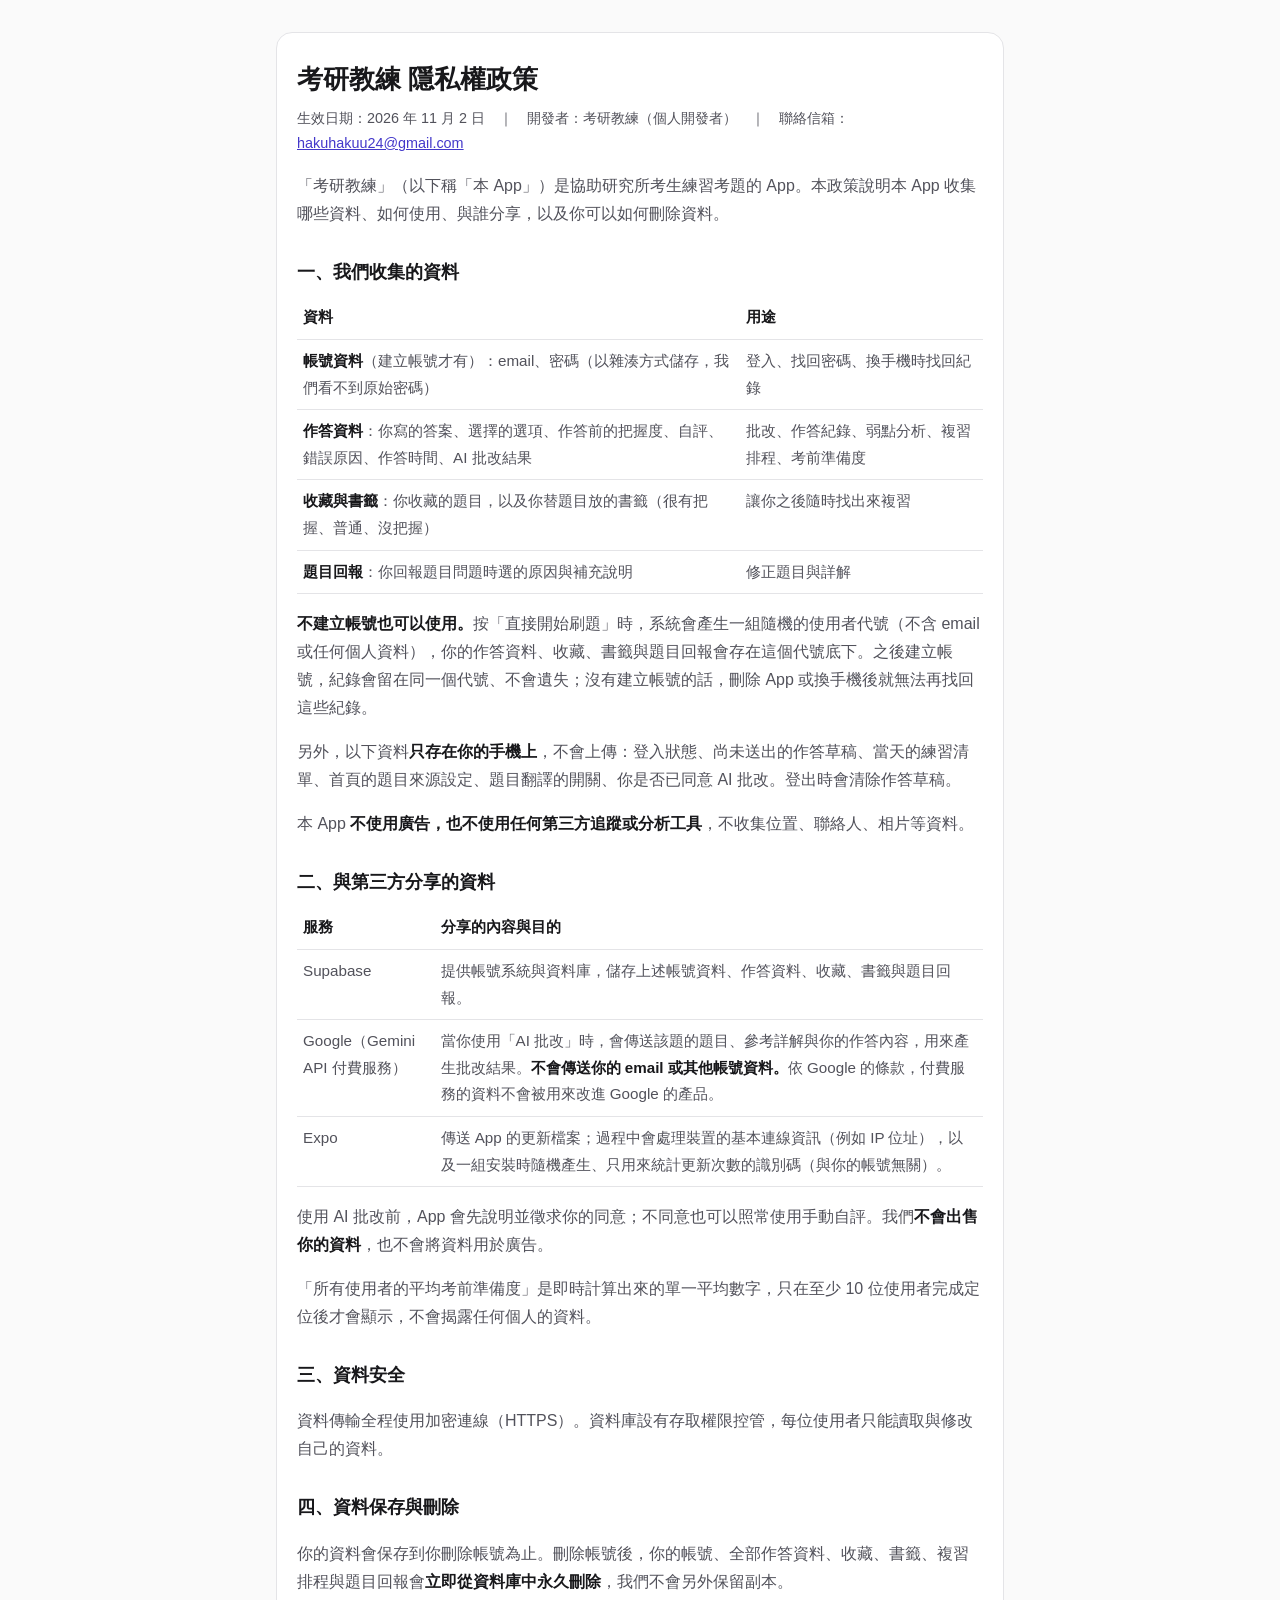
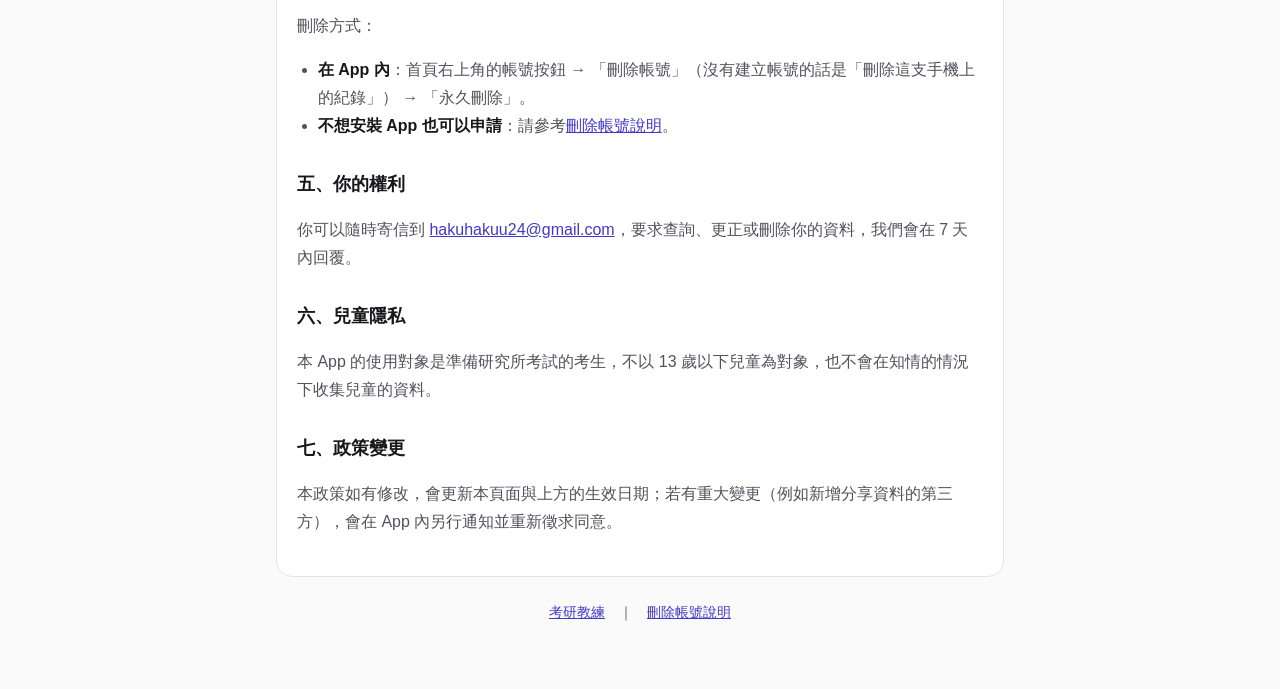
==== privacy.html @ 96a5918f "docs: privacy policy lists the translate switch among what stays on the phone Co-Authored-By: Claude" ====
<!doctype html>
<html lang="zh-Hant">
<head>
  <meta charset="utf-8">
  <meta name="viewport" content="width=device-width, initial-scale=1">
  <title>考研教練 隱私權政策</title>
  <link rel="stylesheet" href="style.css">
</head>
<body>
<main>
  <div class="card">
    <h1>考研教練 隱私權政策</h1>
    <p class="meta">生效日期：2026 年 11 月 2 日　｜　開發者：考研教練（個人開發者）　｜　聯絡信箱：<a href="mailto:hakuhakuu24@gmail.com">hakuhakuu24@gmail.com</a></p>

    <p>「考研教練」（以下稱「本 App」）是協助研究所考生練習考題的 App。本政策說明本 App 收集哪些資料、如何使用、與誰分享，以及你可以如何刪除資料。</p>

    <h2>一、我們收集的資料</h2>
    <table>
      <tr><th>資料</th><th>用途</th></tr>
      <tr><td><strong>帳號資料</strong>（建立帳號才有）：email、密碼（以雜湊方式儲存，我們看不到原始密碼）</td><td>登入、找回密碼、換手機時找回紀錄</td></tr>
      <tr><td><strong>作答資料</strong>：你寫的答案、選擇的選項、作答前的把握度、自評、錯誤原因、作答時間、AI 批改結果</td><td>批改、作答紀錄、弱點分析、複習排程、考前準備度</td></tr>
      <tr><td><strong>收藏與書籤</strong>：你收藏的題目，以及你替題目放的書籤（很有把握、普通、沒把握）</td><td>讓你之後隨時找出來複習</td></tr>
      <tr><td><strong>題目回報</strong>：你回報題目問題時選的原因與補充說明</td><td>修正題目與詳解</td></tr>
    </table>
    <p><strong>不建立帳號也可以使用。</strong>按「直接開始刷題」時，系統會產生一組隨機的使用者代號（不含 email 或任何個人資料），你的作答資料、收藏、書籤與題目回報會存在這個代號底下。之後建立帳號，紀錄會留在同一個代號、不會遺失；沒有建立帳號的話，刪除 App 或換手機後就無法再找回這些紀錄。</p>
    <p>另外，以下資料<strong>只存在你的手機上</strong>，不會上傳：登入狀態、尚未送出的作答草稿、當天的練習清單、首頁的題目來源設定、題目翻譯的開關、你是否已同意 AI 批改。登出時會清除作答草稿。</p>
    <p>本 App <strong>不使用廣告，也不使用任何第三方追蹤或分析工具</strong>，不收集位置、聯絡人、相片等資料。</p>

    <h2>二、與第三方分享的資料</h2>
    <table>
      <tr><th>服務</th><th>分享的內容與目的</th></tr>
      <tr><td>Supabase</td><td>提供帳號系統與資料庫，儲存上述帳號資料、作答資料、收藏、書籤與題目回報。</td></tr>
      <tr><td>Google（Gemini API 付費服務）</td><td>當你使用「AI 批改」時，會傳送該題的題目、參考詳解與你的作答內容，用來產生批改結果。<strong>不會傳送你的 email 或其他帳號資料。</strong>依 Google 的條款，付費服務的資料不會被用來改進 Google 的產品。</td></tr>
      <tr><td>Expo</td><td>傳送 App 的更新檔案；過程中會處理裝置的基本連線資訊（例如 IP 位址），以及一組安裝時隨機產生、只用來統計更新次數的識別碼（與你的帳號無關）。</td></tr>
    </table>
    <p>使用 AI 批改前，App 會先說明並徵求你的同意；不同意也可以照常使用手動自評。我們<strong>不會出售你的資料</strong>，也不會將資料用於廣告。</p>
    <p>「所有使用者的平均考前準備度」是即時計算出來的單一平均數字，只在至少 10 位使用者完成定位後才會顯示，不會揭露任何個人的資料。</p>

    <h2>三、資料安全</h2>
    <p>資料傳輸全程使用加密連線（HTTPS）。資料庫設有存取權限控管，每位使用者只能讀取與修改自己的資料。</p>

    <h2>四、資料保存與刪除</h2>
    <p>你的資料會保存到你刪除帳號為止。刪除帳號後，你的帳號、全部作答資料、收藏、書籤、複習排程與題目回報會<strong>立即從資料庫中永久刪除</strong>，我們不會另外保留副本。</p>
    <p>刪除方式：</p>
    <ul>
      <li><strong>在 App 內</strong>：首頁右上角的帳號按鈕 → 「刪除帳號」（沒有建立帳號的話是「刪除這支手機上的紀錄」） → 「永久刪除」。</li>
      <li><strong>不想安裝 App 也可以申請</strong>：請參考<a href="delete-account.html">刪除帳號說明</a>。</li>
    </ul>

    <h2>五、你的權利</h2>
    <p>你可以隨時寄信到 <a href="mailto:hakuhakuu24@gmail.com">hakuhakuu24@gmail.com</a>，要求查詢、更正或刪除你的資料，我們會在 7 天內回覆。</p>

    <h2>六、兒童隱私</h2>
    <p>本 App 的使用對象是準備研究所考試的考生，不以 13 歲以下兒童為對象，也不會在知情的情況下收集兒童的資料。</p>

    <h2>七、政策變更</h2>
    <p>本政策如有修改，會更新本頁面與上方的生效日期；若有重大變更（例如新增分享資料的第三方），會在 App 內另行通知並重新徵求同意。</p>
  </div>
  <footer><a href="index.html">考研教練</a>　｜　<a href="delete-account.html">刪除帳號說明</a></footer>
</main>
</body>
</html>
---- style.css ----
:root {
  --ink: #18181b;
  --ink2: #52525b;
  --line: #e4e4e7;
  --bg: #fafafa;
  --card: #ffffff;
  --accent: #4338ca;
}
@media (prefers-color-scheme: dark) {
  :root { --ink: #f4f4f5; --ink2: #a1a1aa; --line: #3f3f46; --bg: #18181b; --card: #27272a; --accent: #a5b4fc; }
}
* { box-sizing: border-box; }
body {
  margin: 0;
  background: var(--bg);
  color: var(--ink);
  font-family: -apple-system, BlinkMacSystemFont, "Segoe UI", "Noto Sans TC", "PingFang TC", "Microsoft JhengHei", sans-serif;
  line-height: 1.75;
}
main { max-width: 760px; margin: 0 auto; padding: 32px 16px 64px; }
.card { background: var(--card); border: 1px solid var(--line); border-radius: 16px; padding: 24px 20px; }
h1 { font-size: 1.6rem; margin: 0 0 4px; }
h2 { font-size: 1.15rem; margin: 28px 0 8px; }
p, li { color: var(--ink2); }
strong { color: var(--ink); }
a { color: var(--accent); }
.meta { font-size: 0.9rem; color: var(--ink2); margin: 0 0 16px; }
table { width: 100%; border-collapse: collapse; font-size: 0.95rem; }
th, td { text-align: left; vertical-align: top; padding: 8px 6px; border-bottom: 1px solid var(--line); }
th { color: var(--ink); }
td { color: var(--ink2); }
ol, ul { padding-left: 1.3em; }
footer { margin-top: 24px; font-size: 0.85rem; color: var(--ink2); text-align: center; }
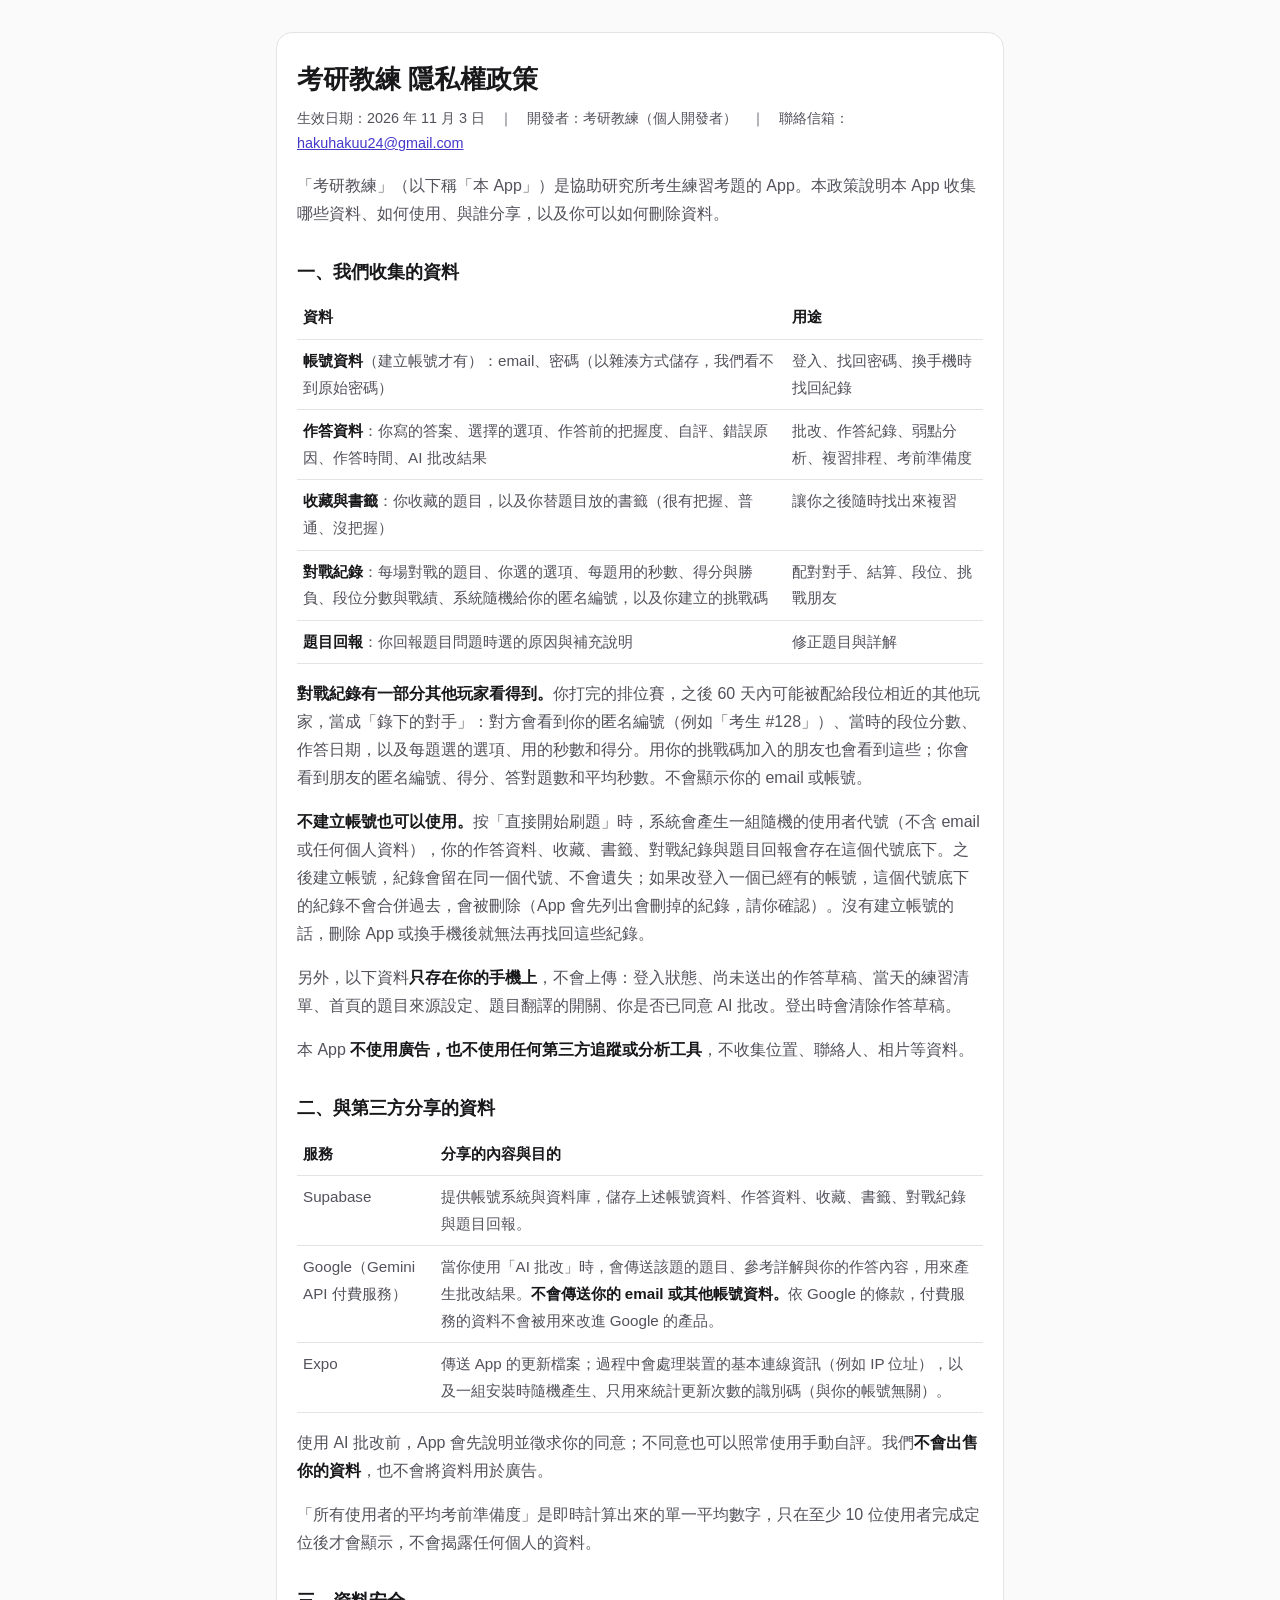
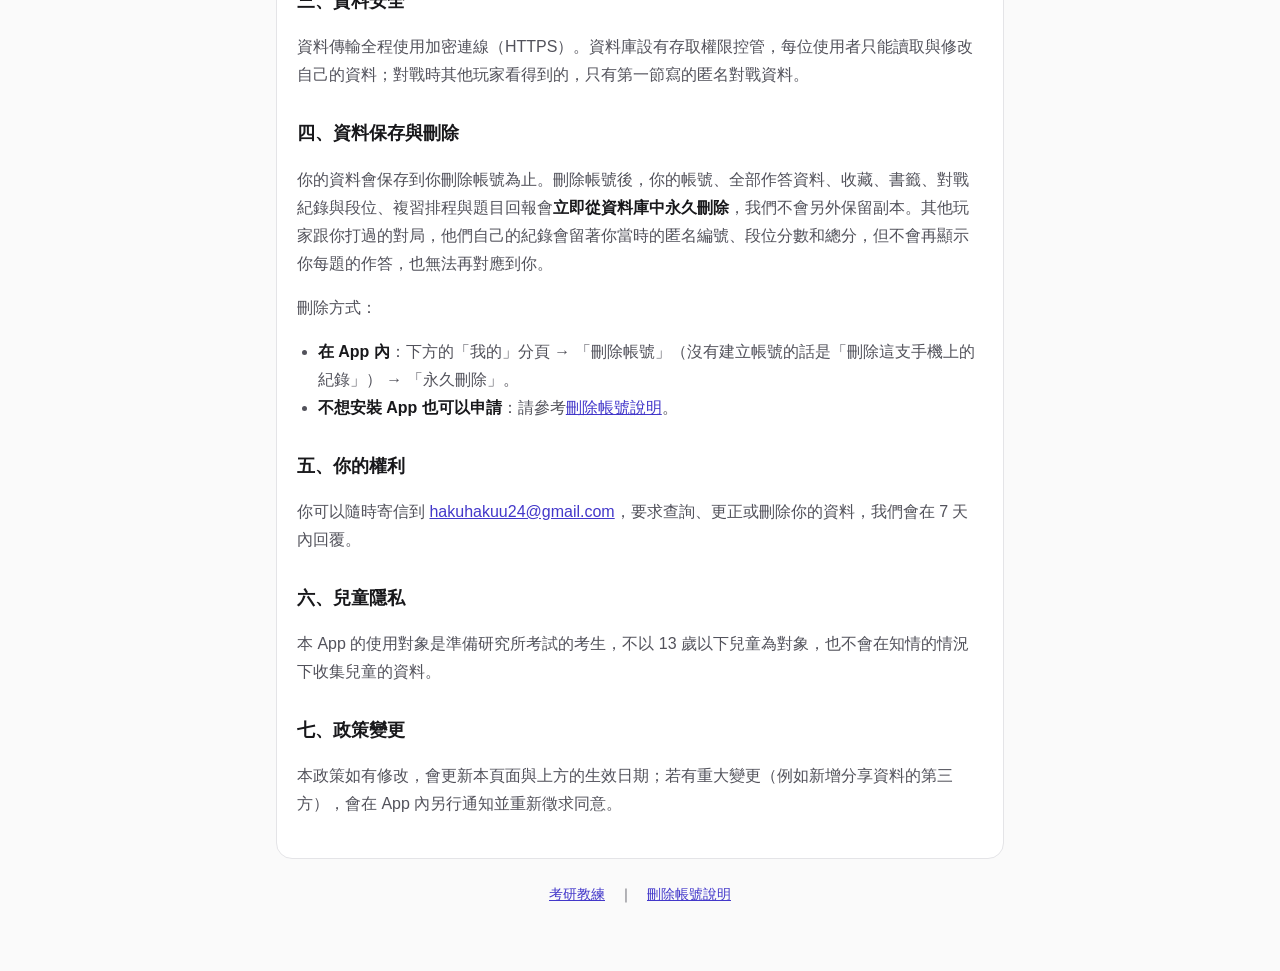
==== commit 1d8c0eb1: "docs: privacy policy and account deletion page cover battles, the 我的 tab path and a guest signing in" ====
--- a/privacy.html
+++ b/privacy.html
@@ -10,7 +10,7 @@
 <main>
   <div class="card">
     <h1>考研教練 隱私權政策</h1>
-    <p class="meta">生效日期：2026 年 11 月 2 日　｜　開發者：考研教練（個人開發者）　｜　聯絡信箱：<a href="mailto:hakuhakuu24@gmail.com">hakuhakuu24@gmail.com</a></p>
+    <p class="meta">生效日期：2026 年 11 月 3 日　｜　開發者：考研教練（個人開發者）　｜　聯絡信箱：<a href="mailto:hakuhakuu24@gmail.com">hakuhakuu24@gmail.com</a></p>
 
     <p>「考研教練」（以下稱「本 App」）是協助研究所考生練習考題的 App。本政策說明本 App 收集哪些資料、如何使用、與誰分享，以及你可以如何刪除資料。</p>
 
@@ -20,16 +20,18 @@
       <tr><td><strong>帳號資料</strong>（建立帳號才有）：email、密碼（以雜湊方式儲存，我們看不到原始密碼）</td><td>登入、找回密碼、換手機時找回紀錄</td></tr>
       <tr><td><strong>作答資料</strong>：你寫的答案、選擇的選項、作答前的把握度、自評、錯誤原因、作答時間、AI 批改結果</td><td>批改、作答紀錄、弱點分析、複習排程、考前準備度</td></tr>
       <tr><td><strong>收藏與書籤</strong>：你收藏的題目，以及你替題目放的書籤（很有把握、普通、沒把握）</td><td>讓你之後隨時找出來複習</td></tr>
+      <tr><td><strong>對戰紀錄</strong>：每場對戰的題目、你選的選項、每題用的秒數、得分與勝負、段位分數與戰績、系統隨機給你的匿名編號，以及你建立的挑戰碼</td><td>配對對手、結算、段位、挑戰朋友</td></tr>
       <tr><td><strong>題目回報</strong>：你回報題目問題時選的原因與補充說明</td><td>修正題目與詳解</td></tr>
     </table>
-    <p><strong>不建立帳號也可以使用。</strong>按「直接開始刷題」時，系統會產生一組隨機的使用者代號（不含 email 或任何個人資料），你的作答資料、收藏、書籤與題目回報會存在這個代號底下。之後建立帳號，紀錄會留在同一個代號、不會遺失；沒有建立帳號的話，刪除 App 或換手機後就無法再找回這些紀錄。</p>
+    <p><strong>對戰紀錄有一部分其他玩家看得到。</strong>你打完的排位賽，之後 60 天內可能被配給段位相近的其他玩家，當成「錄下的對手」：對方會看到你的匿名編號（例如「考生 #128」）、當時的段位分數、作答日期，以及每題選的選項、用的秒數和得分。用你的挑戰碼加入的朋友也會看到這些；你會看到朋友的匿名編號、得分、答對題數和平均秒數。不會顯示你的 email 或帳號。</p>
+    <p><strong>不建立帳號也可以使用。</strong>按「直接開始刷題」時，系統會產生一組隨機的使用者代號（不含 email 或任何個人資料），你的作答資料、收藏、書籤、對戰紀錄與題目回報會存在這個代號底下。之後建立帳號，紀錄會留在同一個代號、不會遺失；如果改登入一個已經有的帳號，這個代號底下的紀錄不會合併過去，會被刪除（App 會先列出會刪掉的紀錄，請你確認）。沒有建立帳號的話，刪除 App 或換手機後就無法再找回這些紀錄。</p>
     <p>另外，以下資料<strong>只存在你的手機上</strong>，不會上傳：登入狀態、尚未送出的作答草稿、當天的練習清單、首頁的題目來源設定、題目翻譯的開關、你是否已同意 AI 批改。登出時會清除作答草稿。</p>
     <p>本 App <strong>不使用廣告，也不使用任何第三方追蹤或分析工具</strong>，不收集位置、聯絡人、相片等資料。</p>
 
     <h2>二、與第三方分享的資料</h2>
     <table>
       <tr><th>服務</th><th>分享的內容與目的</th></tr>
-      <tr><td>Supabase</td><td>提供帳號系統與資料庫，儲存上述帳號資料、作答資料、收藏、書籤與題目回報。</td></tr>
+      <tr><td>Supabase</td><td>提供帳號系統與資料庫，儲存上述帳號資料、作答資料、收藏、書籤、對戰紀錄與題目回報。</td></tr>
       <tr><td>Google（Gemini API 付費服務）</td><td>當你使用「AI 批改」時，會傳送該題的題目、參考詳解與你的作答內容，用來產生批改結果。<strong>不會傳送你的 email 或其他帳號資料。</strong>依 Google 的條款，付費服務的資料不會被用來改進 Google 的產品。</td></tr>
       <tr><td>Expo</td><td>傳送 App 的更新檔案；過程中會處理裝置的基本連線資訊（例如 IP 位址），以及一組安裝時隨機產生、只用來統計更新次數的識別碼（與你的帳號無關）。</td></tr>
     </table>
@@ -37,13 +39,13 @@
     <p>「所有使用者的平均考前準備度」是即時計算出來的單一平均數字，只在至少 10 位使用者完成定位後才會顯示，不會揭露任何個人的資料。</p>
 
     <h2>三、資料安全</h2>
-    <p>資料傳輸全程使用加密連線（HTTPS）。資料庫設有存取權限控管，每位使用者只能讀取與修改自己的資料。</p>
+    <p>資料傳輸全程使用加密連線（HTTPS）。資料庫設有存取權限控管，每位使用者只能讀取與修改自己的資料；對戰時其他玩家看得到的，只有第一節寫的匿名對戰資料。</p>
 
     <h2>四、資料保存與刪除</h2>
-    <p>你的資料會保存到你刪除帳號為止。刪除帳號後，你的帳號、全部作答資料、收藏、書籤、複習排程與題目回報會<strong>立即從資料庫中永久刪除</strong>，我們不會另外保留副本。</p>
+    <p>你的資料會保存到你刪除帳號為止。刪除帳號後，你的帳號、全部作答資料、收藏、書籤、對戰紀錄與段位、複習排程與題目回報會<strong>立即從資料庫中永久刪除</strong>，我們不會另外保留副本。其他玩家跟你打過的對局，他們自己的紀錄會留著你當時的匿名編號、段位分數和總分，但不會再顯示你每題的作答，也無法再對應到你。</p>
     <p>刪除方式：</p>
     <ul>
-      <li><strong>在 App 內</strong>：首頁右上角的帳號按鈕 → 「刪除帳號」（沒有建立帳號的話是「刪除這支手機上的紀錄」） → 「永久刪除」。</li>
+      <li><strong>在 App 內</strong>：下方的「我的」分頁 → 「刪除帳號」（沒有建立帳號的話是「刪除這支手機上的紀錄」） → 「永久刪除」。</li>
       <li><strong>不想安裝 App 也可以申請</strong>：請參考<a href="delete-account.html">刪除帳號說明</a>。</li>
     </ul>
 
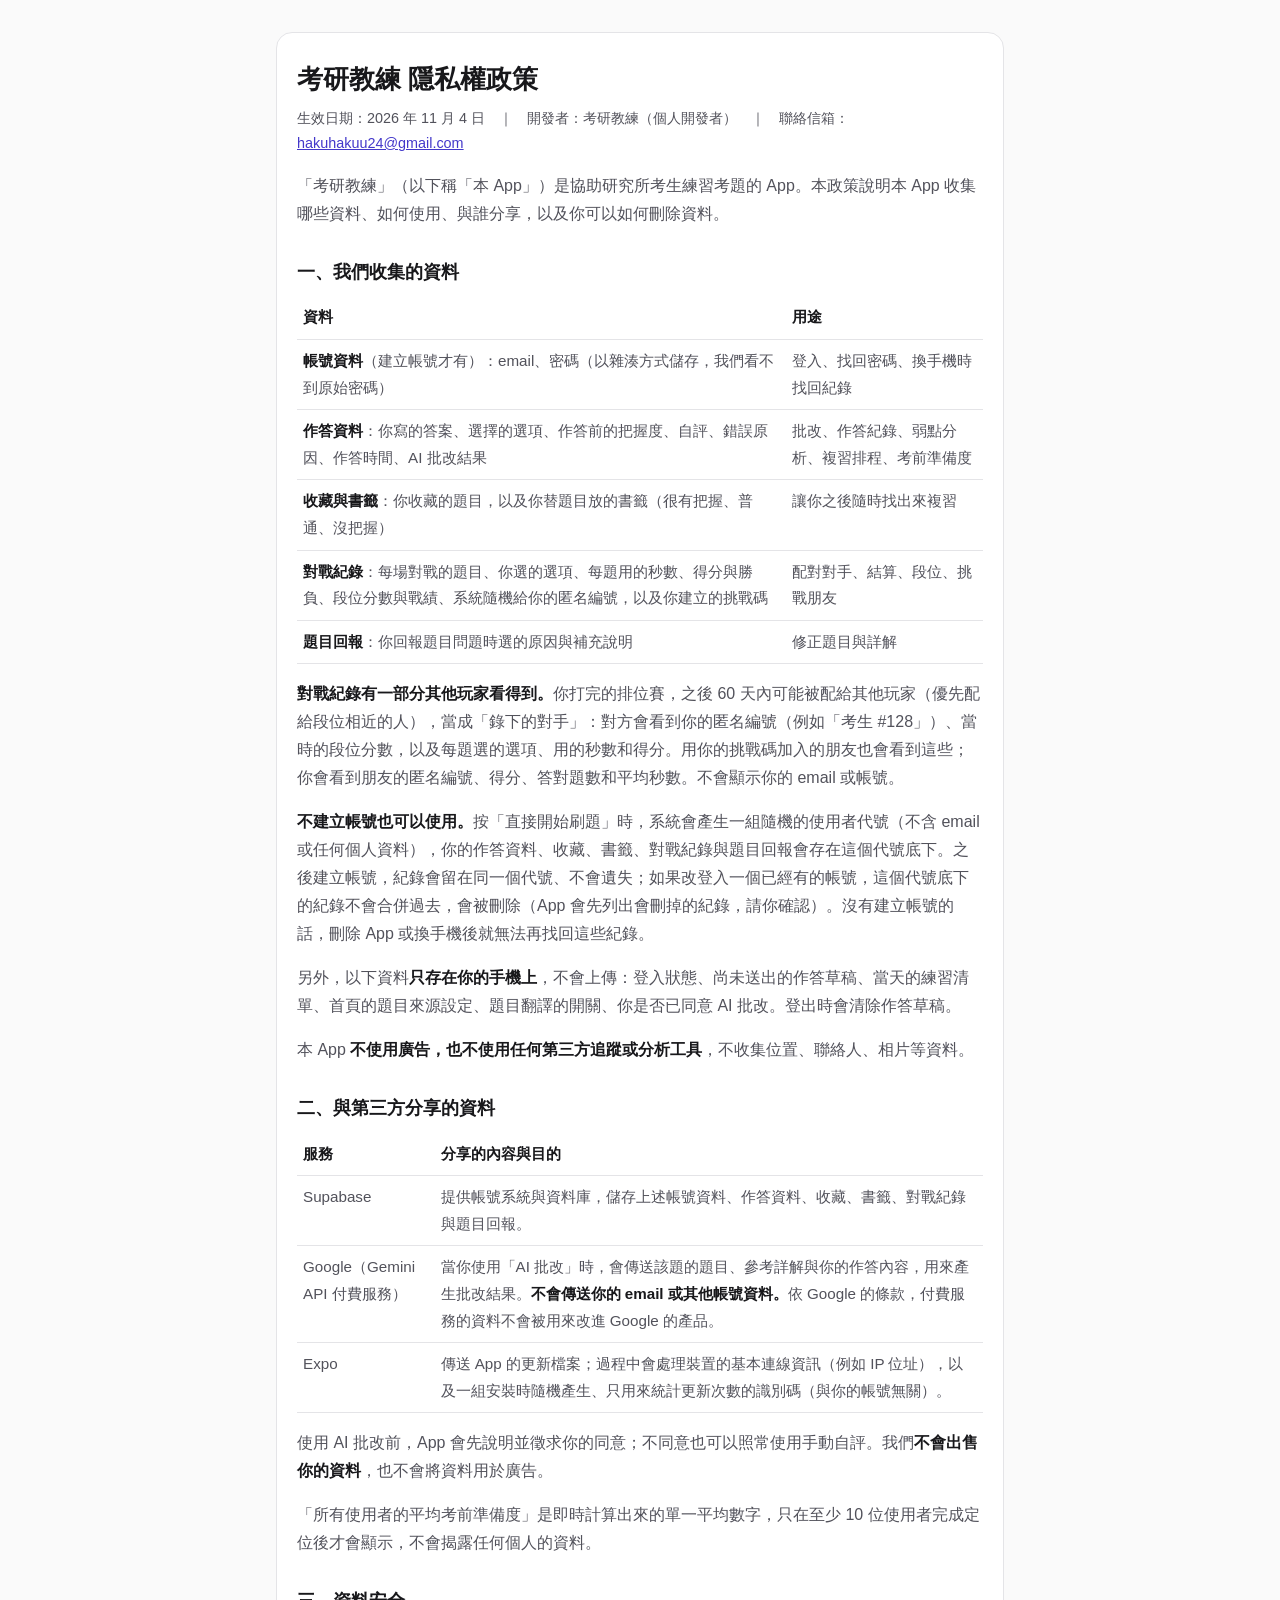
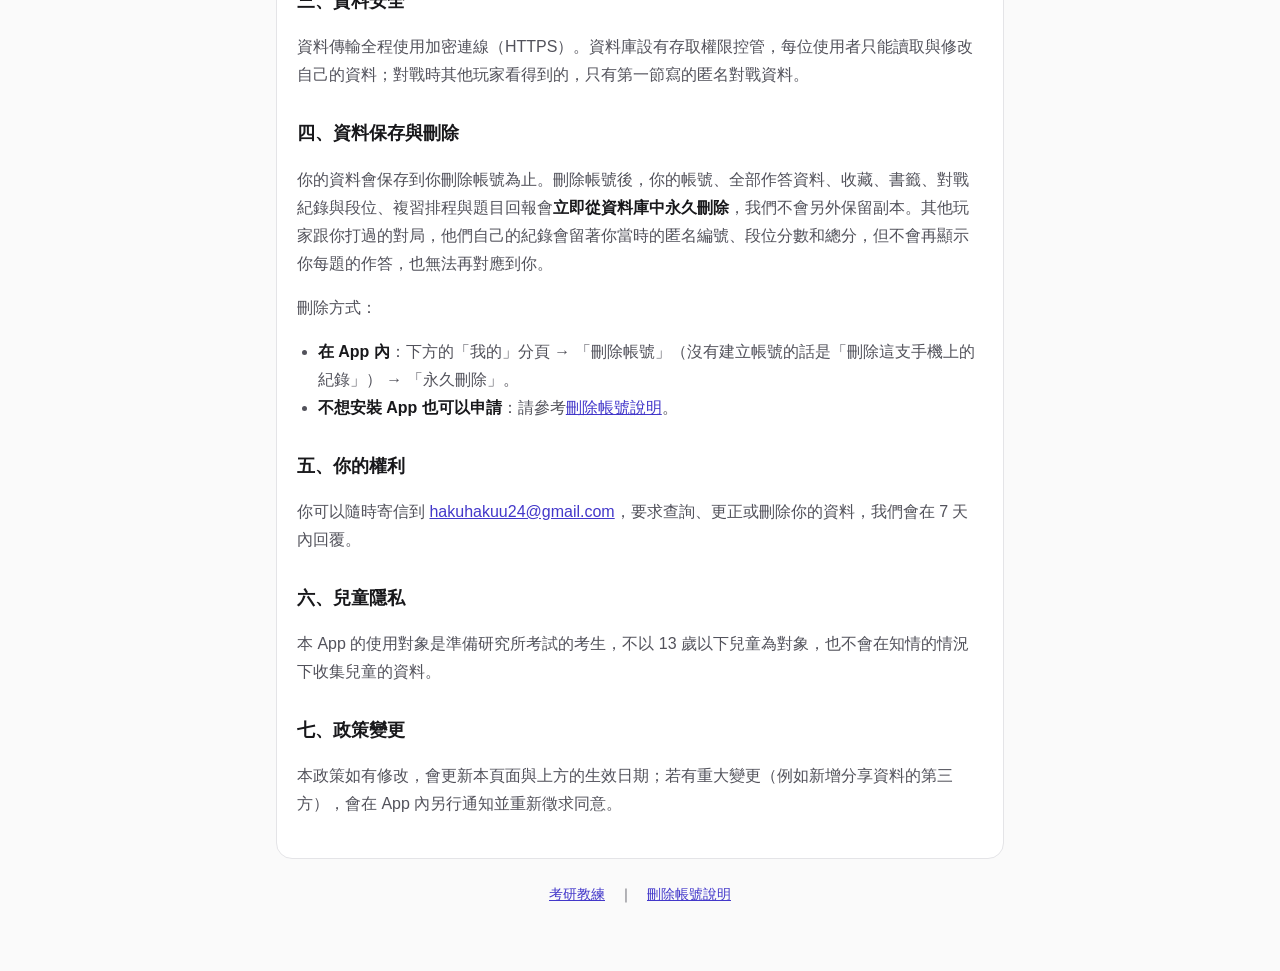
==== commit 99618ed8: "docs: privacy policy no longer lists the play date among what opponents see; matched preferably near" ====
--- a/privacy.html
+++ b/privacy.html
@@ -10,7 +10,7 @@
 <main>
   <div class="card">
     <h1>考研教練 隱私權政策</h1>
-    <p class="meta">生效日期：2026 年 11 月 3 日　｜　開發者：考研教練（個人開發者）　｜　聯絡信箱：<a href="mailto:hakuhakuu24@gmail.com">hakuhakuu24@gmail.com</a></p>
+    <p class="meta">生效日期：2026 年 11 月 4 日　｜　開發者：考研教練（個人開發者）　｜　聯絡信箱：<a href="mailto:hakuhakuu24@gmail.com">hakuhakuu24@gmail.com</a></p>
 
     <p>「考研教練」（以下稱「本 App」）是協助研究所考生練習考題的 App。本政策說明本 App 收集哪些資料、如何使用、與誰分享，以及你可以如何刪除資料。</p>
 
@@ -23,7 +23,7 @@
       <tr><td><strong>對戰紀錄</strong>：每場對戰的題目、你選的選項、每題用的秒數、得分與勝負、段位分數與戰績、系統隨機給你的匿名編號，以及你建立的挑戰碼</td><td>配對對手、結算、段位、挑戰朋友</td></tr>
       <tr><td><strong>題目回報</strong>：你回報題目問題時選的原因與補充說明</td><td>修正題目與詳解</td></tr>
     </table>
-    <p><strong>對戰紀錄有一部分其他玩家看得到。</strong>你打完的排位賽，之後 60 天內可能被配給段位相近的其他玩家，當成「錄下的對手」：對方會看到你的匿名編號（例如「考生 #128」）、當時的段位分數、作答日期，以及每題選的選項、用的秒數和得分。用你的挑戰碼加入的朋友也會看到這些；你會看到朋友的匿名編號、得分、答對題數和平均秒數。不會顯示你的 email 或帳號。</p>
+    <p><strong>對戰紀錄有一部分其他玩家看得到。</strong>你打完的排位賽，之後 60 天內可能被配給其他玩家（優先配給段位相近的人），當成「錄下的對手」：對方會看到你的匿名編號（例如「考生 #128」）、當時的段位分數，以及每題選的選項、用的秒數和得分。用你的挑戰碼加入的朋友也會看到這些；你會看到朋友的匿名編號、得分、答對題數和平均秒數。不會顯示你的 email 或帳號。</p>
     <p><strong>不建立帳號也可以使用。</strong>按「直接開始刷題」時，系統會產生一組隨機的使用者代號（不含 email 或任何個人資料），你的作答資料、收藏、書籤、對戰紀錄與題目回報會存在這個代號底下。之後建立帳號，紀錄會留在同一個代號、不會遺失；如果改登入一個已經有的帳號，這個代號底下的紀錄不會合併過去，會被刪除（App 會先列出會刪掉的紀錄，請你確認）。沒有建立帳號的話，刪除 App 或換手機後就無法再找回這些紀錄。</p>
     <p>另外，以下資料<strong>只存在你的手機上</strong>，不會上傳：登入狀態、尚未送出的作答草稿、當天的練習清單、首頁的題目來源設定、題目翻譯的開關、你是否已同意 AI 批改。登出時會清除作答草稿。</p>
     <p>本 App <strong>不使用廣告，也不使用任何第三方追蹤或分析工具</strong>，不收集位置、聯絡人、相片等資料。</p>
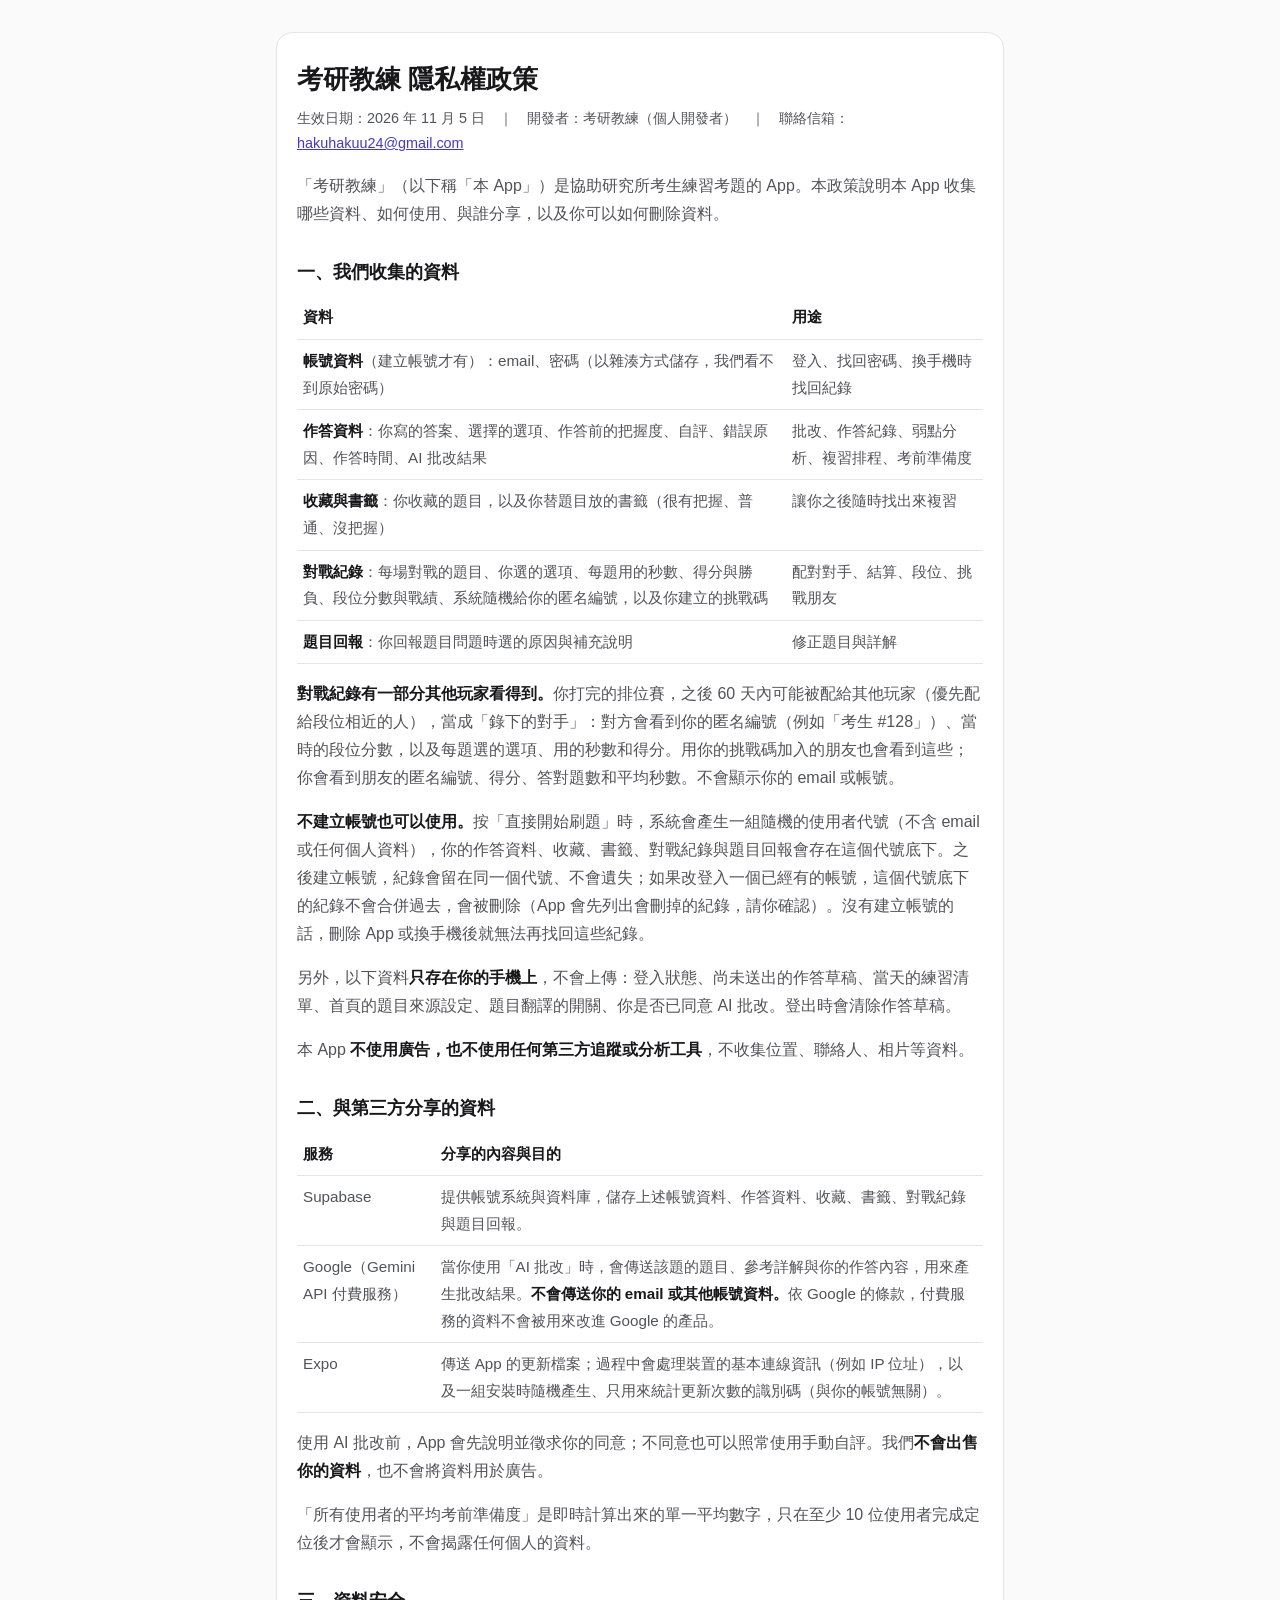
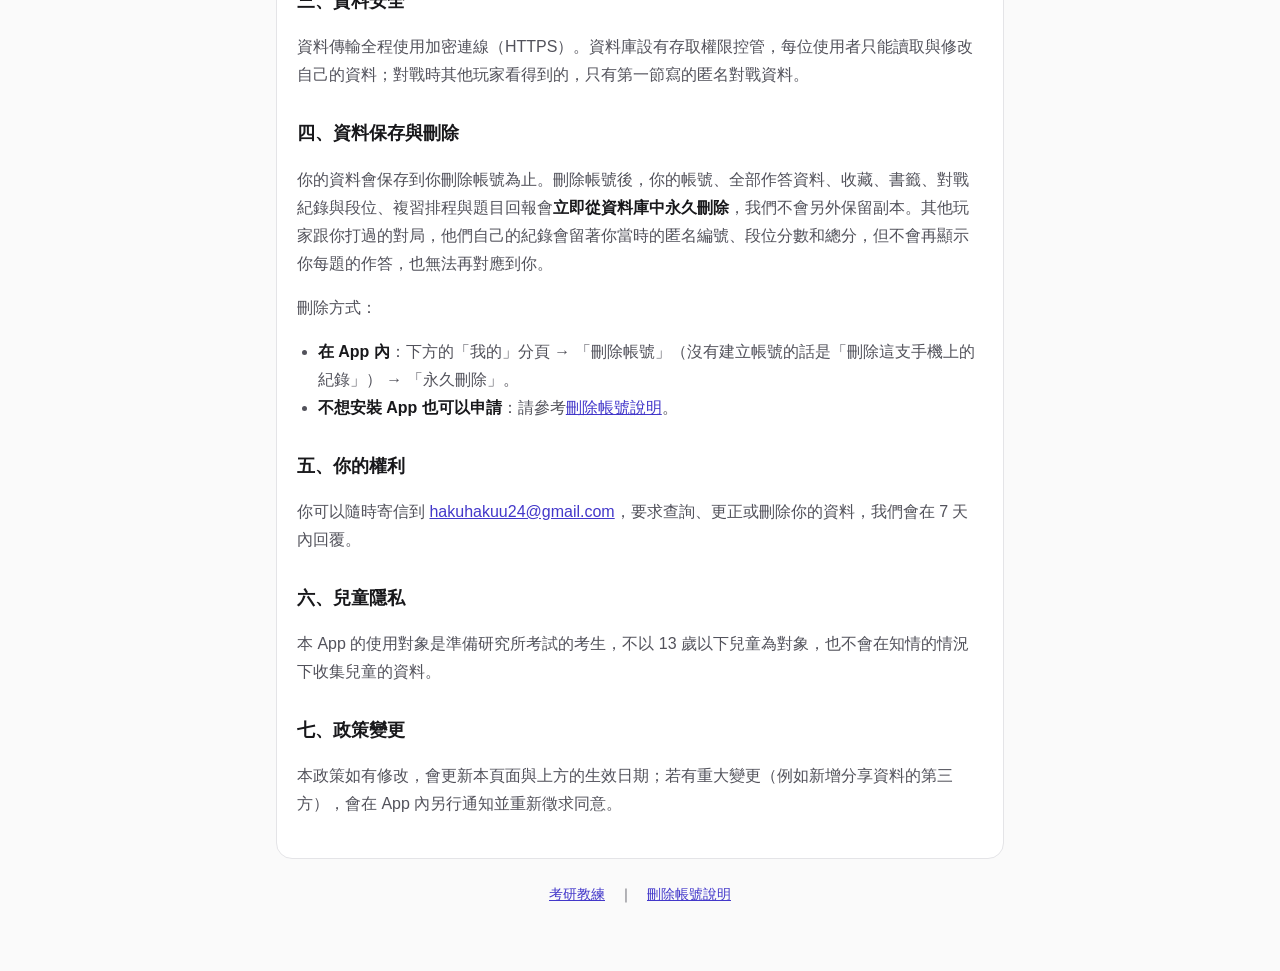
==== commit ac9e737a: "docs: privacy policy effective date is the day it went up (11/5) Co-Authored-By: Claude Opus 5.5 <no" ====
--- a/privacy.html
+++ b/privacy.html
@@ -10,7 +10,7 @@
 <main>
   <div class="card">
     <h1>考研教練 隱私權政策</h1>
-    <p class="meta">生效日期：2026 年 11 月 4 日　｜　開發者：考研教練（個人開發者）　｜　聯絡信箱：<a href="mailto:hakuhakuu24@gmail.com">hakuhakuu24@gmail.com</a></p>
+    <p class="meta">生效日期：2026 年 11 月 5 日　｜　開發者：考研教練（個人開發者）　｜　聯絡信箱：<a href="mailto:hakuhakuu24@gmail.com">hakuhakuu24@gmail.com</a></p>
 
     <p>「考研教練」（以下稱「本 App」）是協助研究所考生練習考題的 App。本政策說明本 App 收集哪些資料、如何使用、與誰分享，以及你可以如何刪除資料。</p>
 
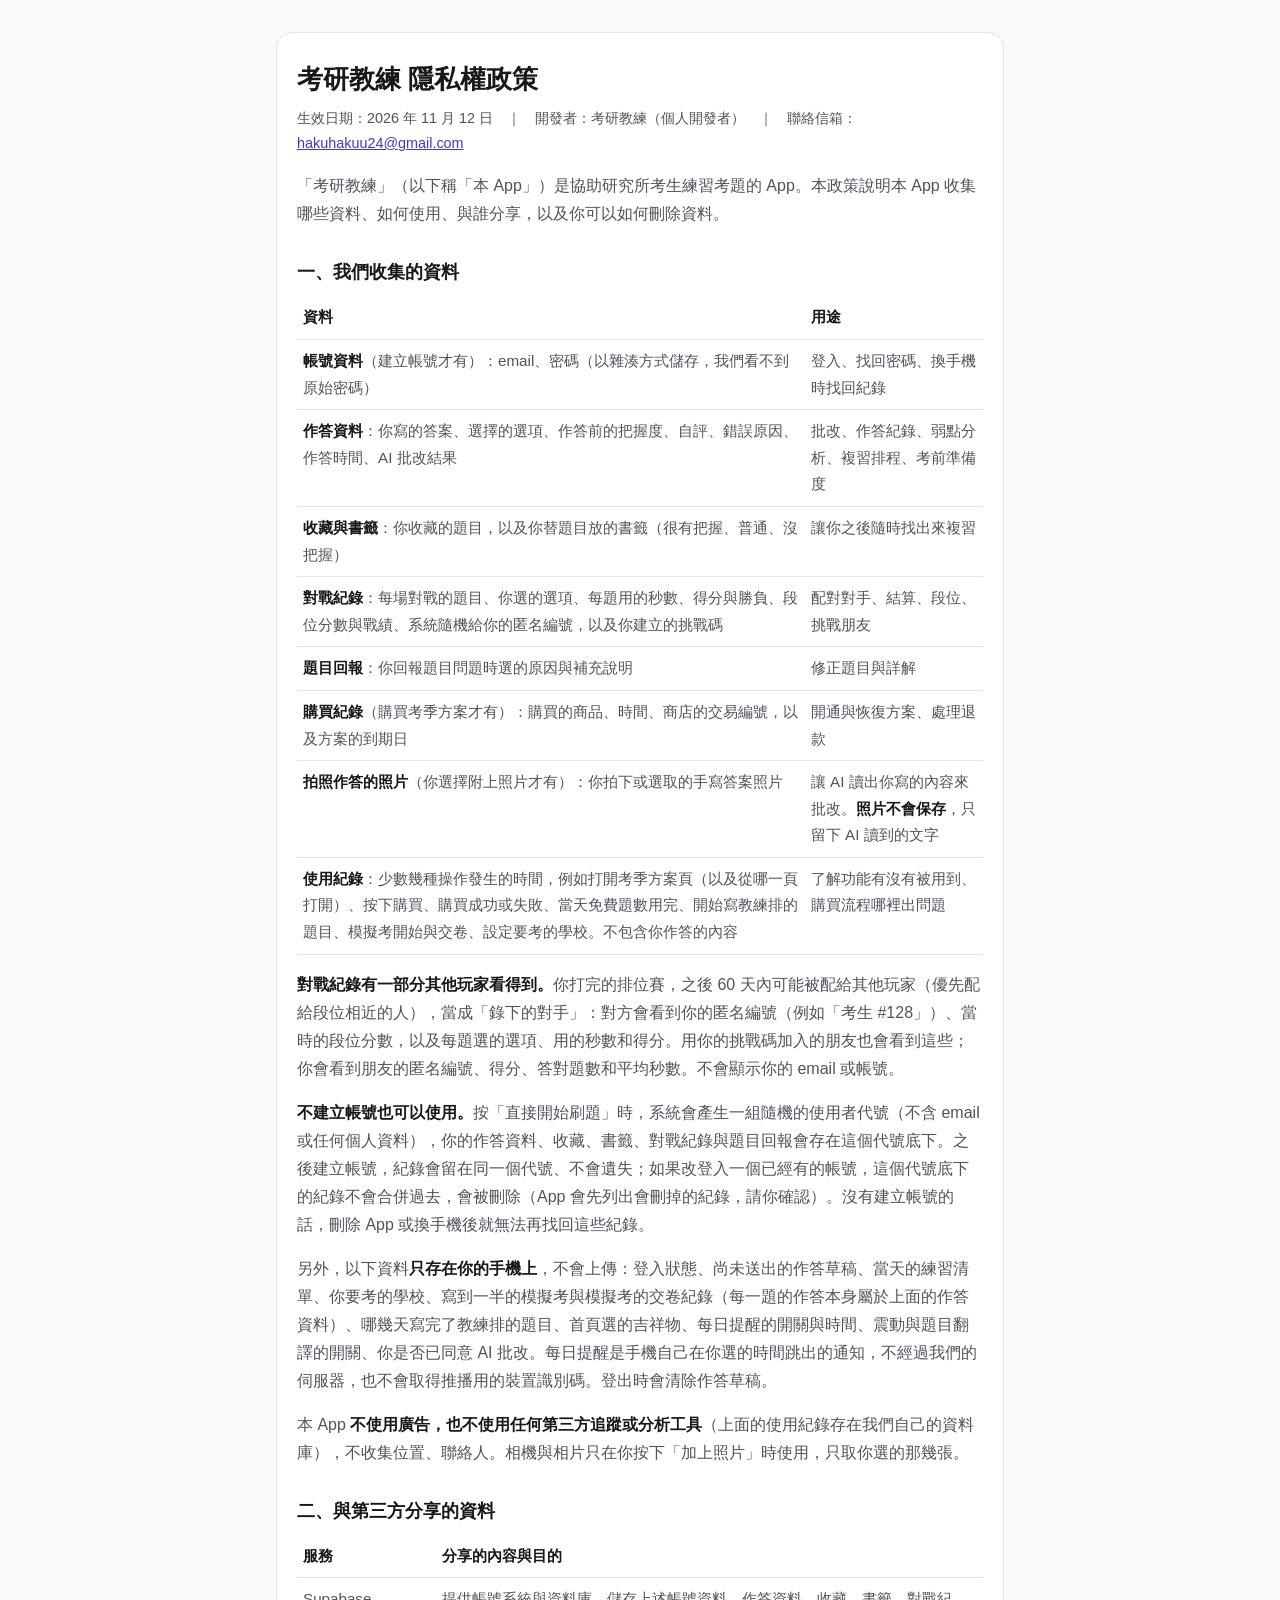
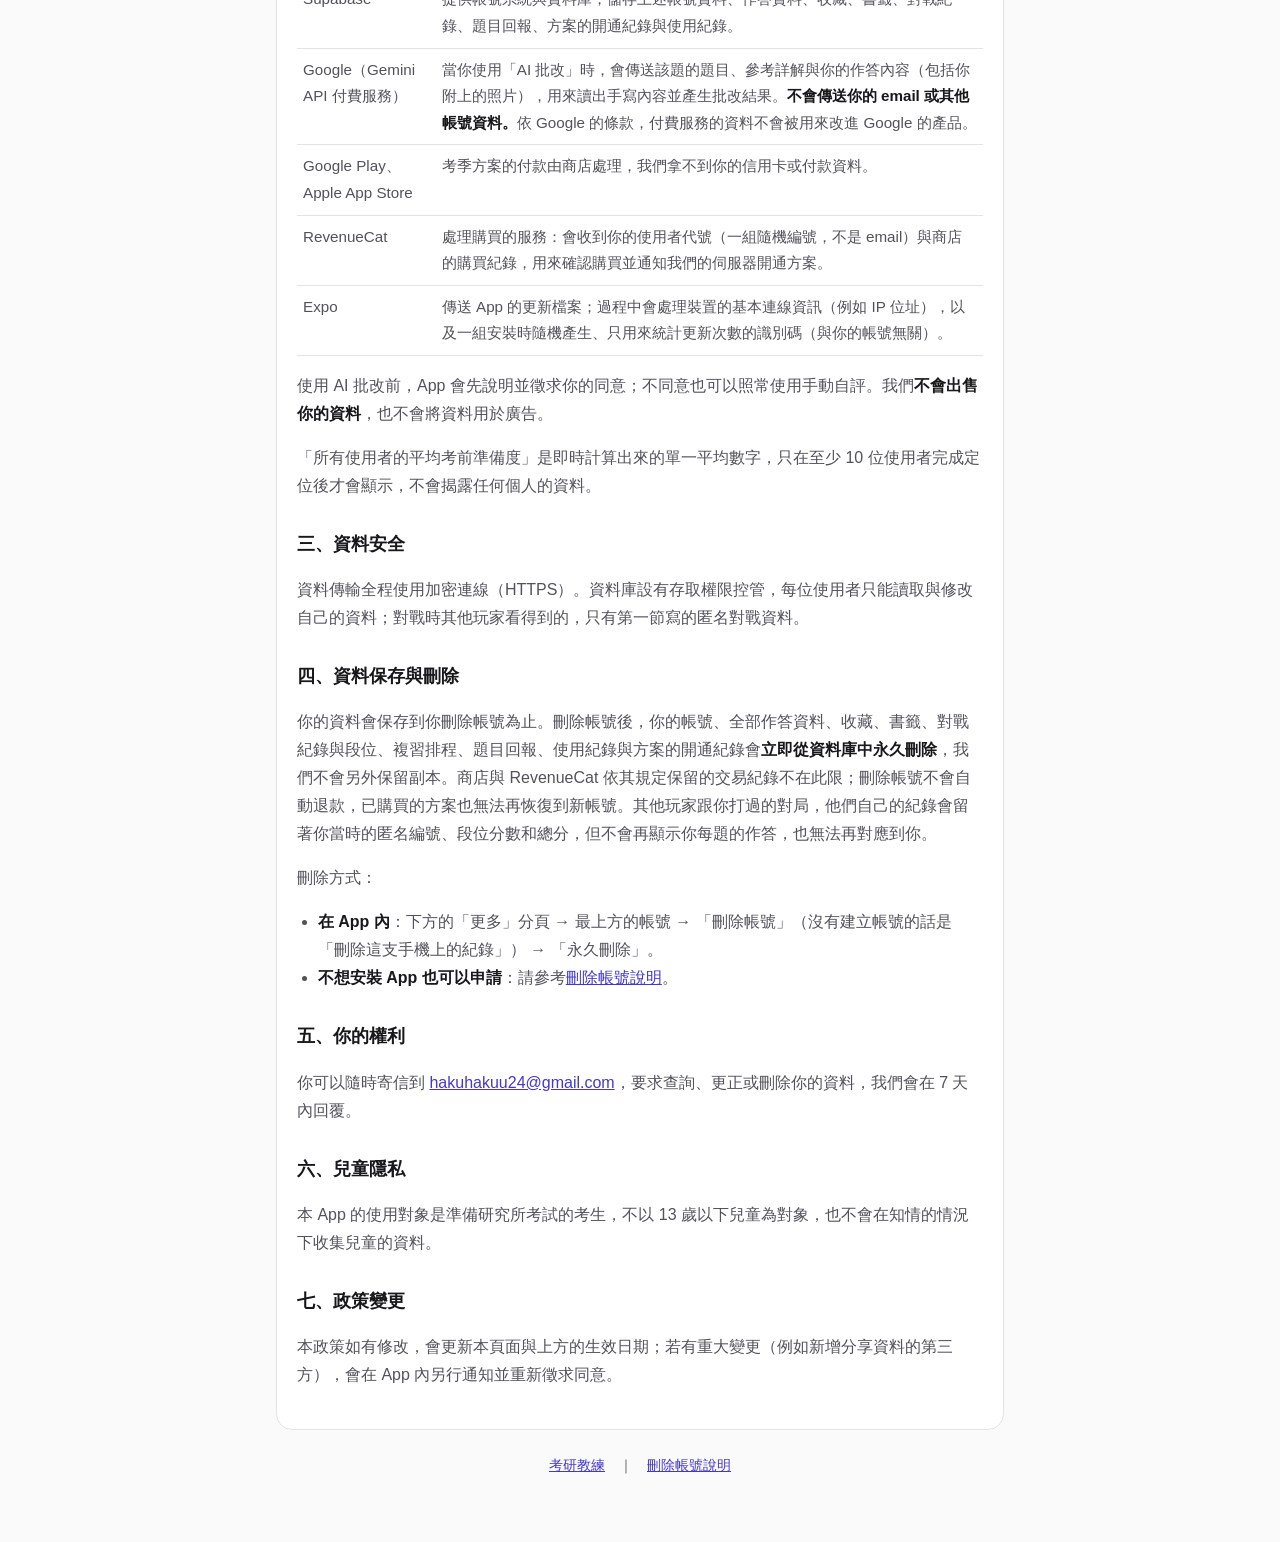
==== commit 3f781dab: "docs: privacy policy covers purchases, answer photos, usage events, RevenueCat and the stores, what " ====
--- a/privacy.html
+++ b/privacy.html
@@ -10,7 +10,7 @@
 <main>
   <div class="card">
     <h1>考研教練 隱私權政策</h1>
-    <p class="meta">生效日期：2026 年 11 月 5 日　｜　開發者：考研教練（個人開發者）　｜　聯絡信箱：<a href="mailto:hakuhakuu24@gmail.com">hakuhakuu24@gmail.com</a></p>
+    <p class="meta">生效日期：2026 年 11 月 12 日　｜　開發者：考研教練（個人開發者）　｜　聯絡信箱：<a href="mailto:hakuhakuu24@gmail.com">hakuhakuu24@gmail.com</a></p>
 
     <p>「考研教練」（以下稱「本 App」）是協助研究所考生練習考題的 App。本政策說明本 App 收集哪些資料、如何使用、與誰分享，以及你可以如何刪除資料。</p>
 
@@ -22,17 +22,22 @@
       <tr><td><strong>收藏與書籤</strong>：你收藏的題目，以及你替題目放的書籤（很有把握、普通、沒把握）</td><td>讓你之後隨時找出來複習</td></tr>
       <tr><td><strong>對戰紀錄</strong>：每場對戰的題目、你選的選項、每題用的秒數、得分與勝負、段位分數與戰績、系統隨機給你的匿名編號，以及你建立的挑戰碼</td><td>配對對手、結算、段位、挑戰朋友</td></tr>
       <tr><td><strong>題目回報</strong>：你回報題目問題時選的原因與補充說明</td><td>修正題目與詳解</td></tr>
+      <tr><td><strong>購買紀錄</strong>（購買考季方案才有）：購買的商品、時間、商店的交易編號，以及方案的到期日</td><td>開通與恢復方案、處理退款</td></tr>
+      <tr><td><strong>拍照作答的照片</strong>（你選擇附上照片才有）：你拍下或選取的手寫答案照片</td><td>讓 AI 讀出你寫的內容來批改。<strong>照片不會保存</strong>，只留下 AI 讀到的文字</td></tr>
+      <tr><td><strong>使用紀錄</strong>：少數幾種操作發生的時間，例如打開考季方案頁（以及從哪一頁打開）、按下購買、購買成功或失敗、當天免費題數用完、開始寫教練排的題目、模擬考開始與交卷、設定要考的學校。不包含你作答的內容</td><td>了解功能有沒有被用到、購買流程哪裡出問題</td></tr>
     </table>
     <p><strong>對戰紀錄有一部分其他玩家看得到。</strong>你打完的排位賽，之後 60 天內可能被配給其他玩家（優先配給段位相近的人），當成「錄下的對手」：對方會看到你的匿名編號（例如「考生 #128」）、當時的段位分數，以及每題選的選項、用的秒數和得分。用你的挑戰碼加入的朋友也會看到這些；你會看到朋友的匿名編號、得分、答對題數和平均秒數。不會顯示你的 email 或帳號。</p>
     <p><strong>不建立帳號也可以使用。</strong>按「直接開始刷題」時，系統會產生一組隨機的使用者代號（不含 email 或任何個人資料），你的作答資料、收藏、書籤、對戰紀錄與題目回報會存在這個代號底下。之後建立帳號，紀錄會留在同一個代號、不會遺失；如果改登入一個已經有的帳號，這個代號底下的紀錄不會合併過去，會被刪除（App 會先列出會刪掉的紀錄，請你確認）。沒有建立帳號的話，刪除 App 或換手機後就無法再找回這些紀錄。</p>
-    <p>另外，以下資料<strong>只存在你的手機上</strong>，不會上傳：登入狀態、尚未送出的作答草稿、當天的練習清單、首頁的題目來源設定、題目翻譯的開關、你是否已同意 AI 批改。登出時會清除作答草稿。</p>
-    <p>本 App <strong>不使用廣告，也不使用任何第三方追蹤或分析工具</strong>，不收集位置、聯絡人、相片等資料。</p>
+    <p>另外，以下資料<strong>只存在你的手機上</strong>，不會上傳：登入狀態、尚未送出的作答草稿、當天的練習清單、你要考的學校、寫到一半的模擬考與模擬考的交卷紀錄（每一題的作答本身屬於上面的作答資料）、哪幾天寫完了教練排的題目、首頁選的吉祥物、每日提醒的開關與時間、震動與題目翻譯的開關、你是否已同意 AI 批改。每日提醒是手機自己在你選的時間跳出的通知，不經過我們的伺服器，也不會取得推播用的裝置識別碼。登出時會清除作答草稿。</p>
+    <p>本 App <strong>不使用廣告，也不使用任何第三方追蹤或分析工具</strong>（上面的使用紀錄存在我們自己的資料庫），不收集位置、聯絡人。相機與相片只在你按下「加上照片」時使用，只取你選的那幾張。</p>
 
     <h2>二、與第三方分享的資料</h2>
     <table>
       <tr><th>服務</th><th>分享的內容與目的</th></tr>
-      <tr><td>Supabase</td><td>提供帳號系統與資料庫，儲存上述帳號資料、作答資料、收藏、書籤、對戰紀錄與題目回報。</td></tr>
-      <tr><td>Google（Gemini API 付費服務）</td><td>當你使用「AI 批改」時，會傳送該題的題目、參考詳解與你的作答內容，用來產生批改結果。<strong>不會傳送你的 email 或其他帳號資料。</strong>依 Google 的條款，付費服務的資料不會被用來改進 Google 的產品。</td></tr>
+      <tr><td>Supabase</td><td>提供帳號系統與資料庫，儲存上述帳號資料、作答資料、收藏、書籤、對戰紀錄、題目回報、方案的開通紀錄與使用紀錄。</td></tr>
+      <tr><td>Google（Gemini API 付費服務）</td><td>當你使用「AI 批改」時，會傳送該題的題目、參考詳解與你的作答內容（包括你附上的照片），用來讀出手寫內容並產生批改結果。<strong>不會傳送你的 email 或其他帳號資料。</strong>依 Google 的條款，付費服務的資料不會被用來改進 Google 的產品。</td></tr>
+      <tr><td>Google Play、Apple App Store</td><td>考季方案的付款由商店處理，我們拿不到你的信用卡或付款資料。</td></tr>
+      <tr><td>RevenueCat</td><td>處理購買的服務：會收到你的使用者代號（一組隨機編號，不是 email）與商店的購買紀錄，用來確認購買並通知我們的伺服器開通方案。</td></tr>
       <tr><td>Expo</td><td>傳送 App 的更新檔案；過程中會處理裝置的基本連線資訊（例如 IP 位址），以及一組安裝時隨機產生、只用來統計更新次數的識別碼（與你的帳號無關）。</td></tr>
     </table>
     <p>使用 AI 批改前，App 會先說明並徵求你的同意；不同意也可以照常使用手動自評。我們<strong>不會出售你的資料</strong>，也不會將資料用於廣告。</p>
@@ -42,10 +47,10 @@
     <p>資料傳輸全程使用加密連線（HTTPS）。資料庫設有存取權限控管，每位使用者只能讀取與修改自己的資料；對戰時其他玩家看得到的，只有第一節寫的匿名對戰資料。</p>
 
     <h2>四、資料保存與刪除</h2>
-    <p>你的資料會保存到你刪除帳號為止。刪除帳號後，你的帳號、全部作答資料、收藏、書籤、對戰紀錄與段位、複習排程與題目回報會<strong>立即從資料庫中永久刪除</strong>，我們不會另外保留副本。其他玩家跟你打過的對局，他們自己的紀錄會留著你當時的匿名編號、段位分數和總分，但不會再顯示你每題的作答，也無法再對應到你。</p>
+    <p>你的資料會保存到你刪除帳號為止。刪除帳號後，你的帳號、全部作答資料、收藏、書籤、對戰紀錄與段位、複習排程、題目回報、使用紀錄與方案的開通紀錄會<strong>立即從資料庫中永久刪除</strong>，我們不會另外保留副本。商店與 RevenueCat 依其規定保留的交易紀錄不在此限；刪除帳號不會自動退款，已購買的方案也無法再恢復到新帳號。其他玩家跟你打過的對局，他們自己的紀錄會留著你當時的匿名編號、段位分數和總分，但不會再顯示你每題的作答，也無法再對應到你。</p>
     <p>刪除方式：</p>
     <ul>
-      <li><strong>在 App 內</strong>：下方的「我的」分頁 → 「刪除帳號」（沒有建立帳號的話是「刪除這支手機上的紀錄」） → 「永久刪除」。</li>
+      <li><strong>在 App 內</strong>：下方的「更多」分頁 → 最上方的帳號 → 「刪除帳號」（沒有建立帳號的話是「刪除這支手機上的紀錄」） → 「永久刪除」。</li>
       <li><strong>不想安裝 App 也可以申請</strong>：請參考<a href="delete-account.html">刪除帳號說明</a>。</li>
     </ul>
 
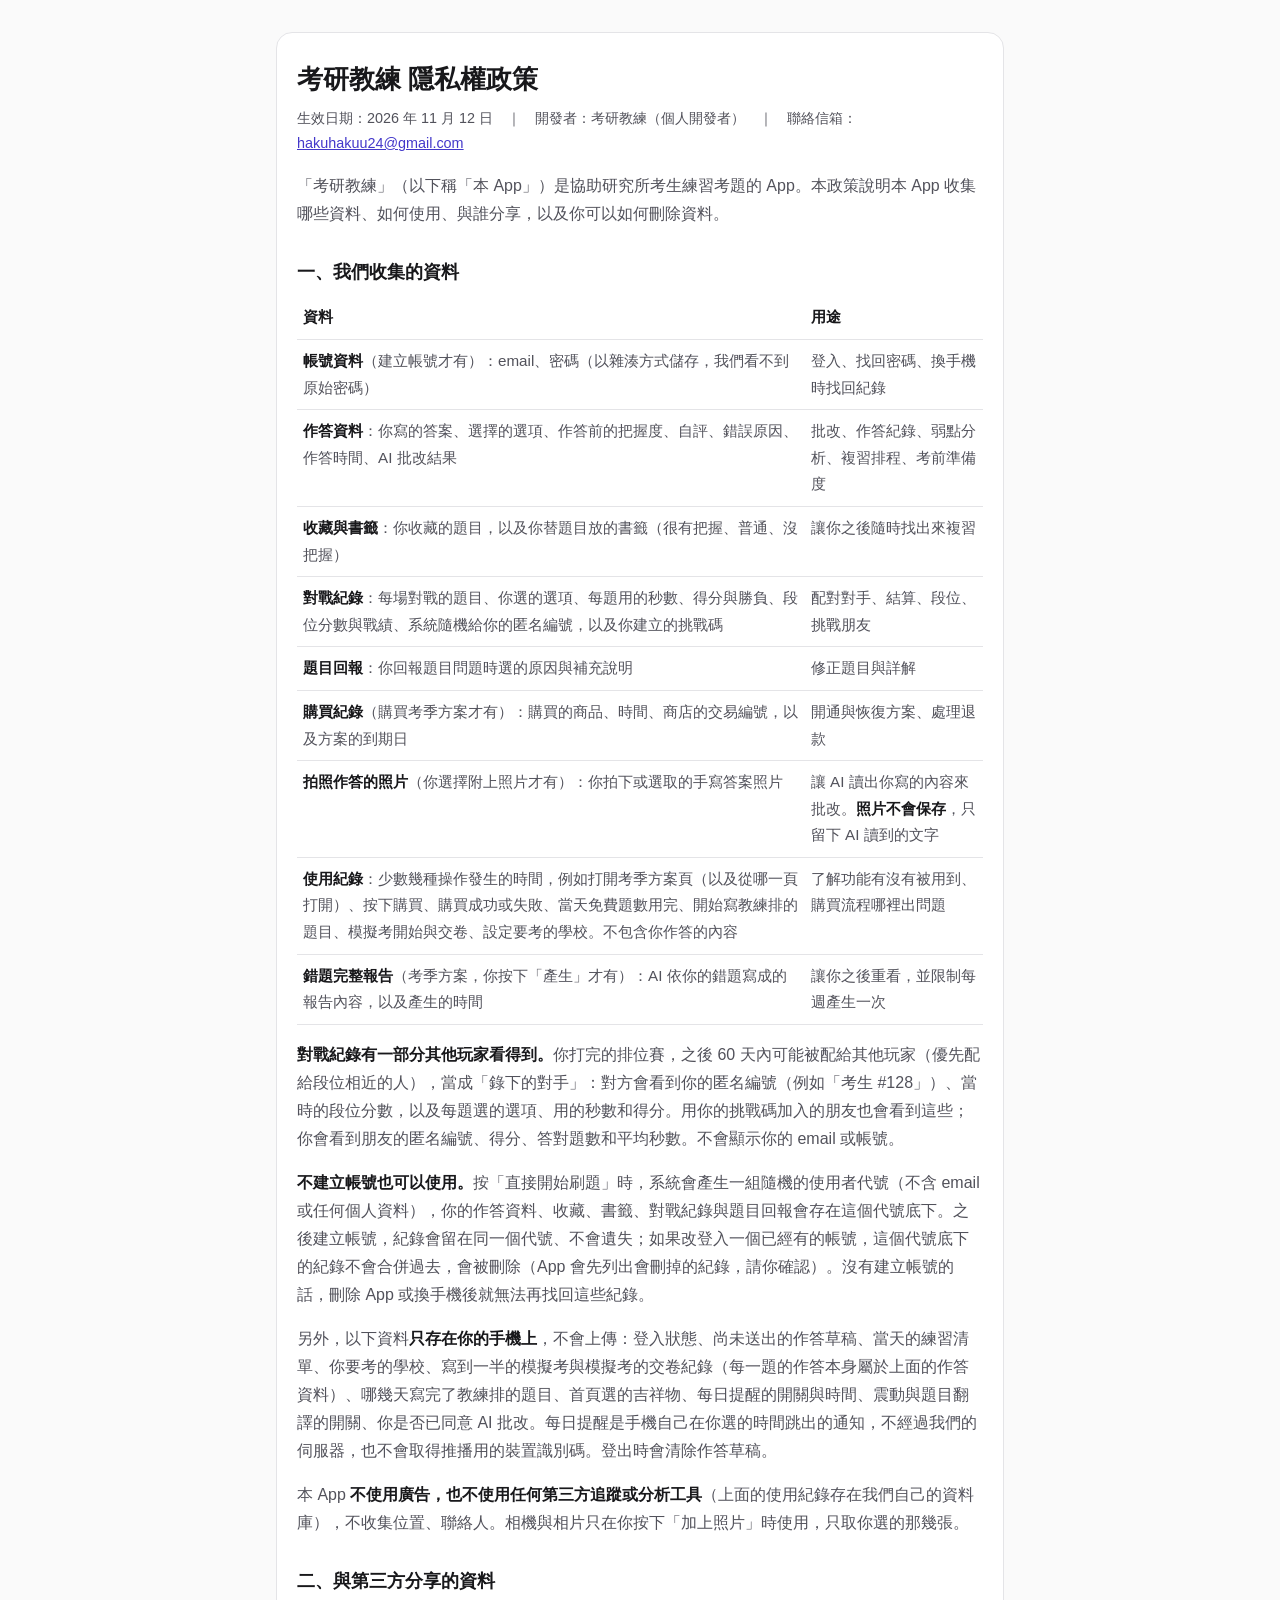
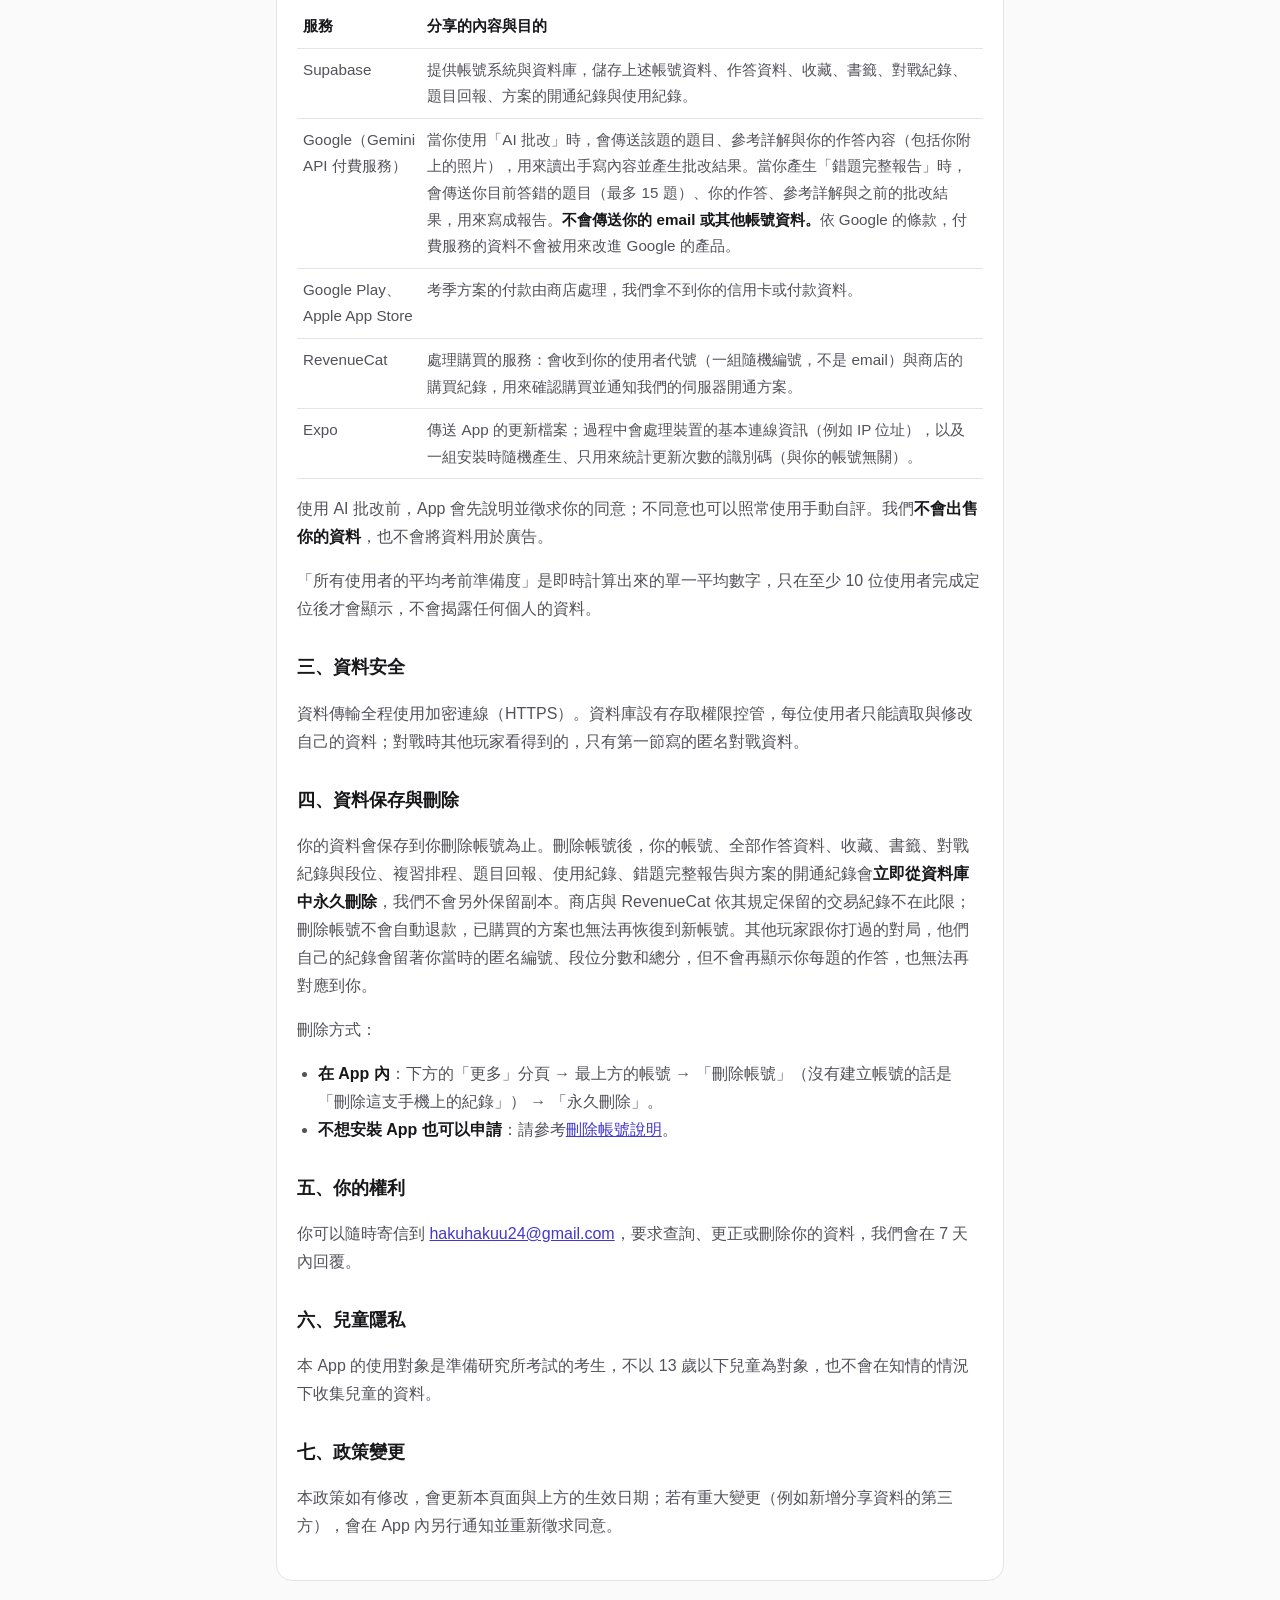
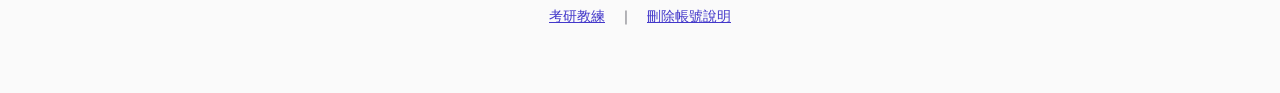
==== commit 7bc93240: "docs: privacy policy and account deletion page cover the 錯題完整報告 (what is sent to Gemini to write it," ====
--- a/privacy.html
+++ b/privacy.html
@@ -25,6 +25,7 @@
       <tr><td><strong>購買紀錄</strong>（購買考季方案才有）：購買的商品、時間、商店的交易編號，以及方案的到期日</td><td>開通與恢復方案、處理退款</td></tr>
       <tr><td><strong>拍照作答的照片</strong>（你選擇附上照片才有）：你拍下或選取的手寫答案照片</td><td>讓 AI 讀出你寫的內容來批改。<strong>照片不會保存</strong>，只留下 AI 讀到的文字</td></tr>
       <tr><td><strong>使用紀錄</strong>：少數幾種操作發生的時間，例如打開考季方案頁（以及從哪一頁打開）、按下購買、購買成功或失敗、當天免費題數用完、開始寫教練排的題目、模擬考開始與交卷、設定要考的學校。不包含你作答的內容</td><td>了解功能有沒有被用到、購買流程哪裡出問題</td></tr>
+      <tr><td><strong>錯題完整報告</strong>（考季方案，你按下「產生」才有）：AI 依你的錯題寫成的報告內容，以及產生的時間</td><td>讓你之後重看，並限制每週產生一次</td></tr>
     </table>
     <p><strong>對戰紀錄有一部分其他玩家看得到。</strong>你打完的排位賽，之後 60 天內可能被配給其他玩家（優先配給段位相近的人），當成「錄下的對手」：對方會看到你的匿名編號（例如「考生 #128」）、當時的段位分數，以及每題選的選項、用的秒數和得分。用你的挑戰碼加入的朋友也會看到這些；你會看到朋友的匿名編號、得分、答對題數和平均秒數。不會顯示你的 email 或帳號。</p>
     <p><strong>不建立帳號也可以使用。</strong>按「直接開始刷題」時，系統會產生一組隨機的使用者代號（不含 email 或任何個人資料），你的作答資料、收藏、書籤、對戰紀錄與題目回報會存在這個代號底下。之後建立帳號，紀錄會留在同一個代號、不會遺失；如果改登入一個已經有的帳號，這個代號底下的紀錄不會合併過去，會被刪除（App 會先列出會刪掉的紀錄，請你確認）。沒有建立帳號的話，刪除 App 或換手機後就無法再找回這些紀錄。</p>
@@ -35,7 +36,7 @@
     <table>
       <tr><th>服務</th><th>分享的內容與目的</th></tr>
       <tr><td>Supabase</td><td>提供帳號系統與資料庫，儲存上述帳號資料、作答資料、收藏、書籤、對戰紀錄、題目回報、方案的開通紀錄與使用紀錄。</td></tr>
-      <tr><td>Google（Gemini API 付費服務）</td><td>當你使用「AI 批改」時，會傳送該題的題目、參考詳解與你的作答內容（包括你附上的照片），用來讀出手寫內容並產生批改結果。<strong>不會傳送你的 email 或其他帳號資料。</strong>依 Google 的條款，付費服務的資料不會被用來改進 Google 的產品。</td></tr>
+      <tr><td>Google（Gemini API 付費服務）</td><td>當你使用「AI 批改」時，會傳送該題的題目、參考詳解與你的作答內容（包括你附上的照片），用來讀出手寫內容並產生批改結果。當你產生「錯題完整報告」時，會傳送你目前答錯的題目（最多 15 題）、你的作答、參考詳解與之前的批改結果，用來寫成報告。<strong>不會傳送你的 email 或其他帳號資料。</strong>依 Google 的條款，付費服務的資料不會被用來改進 Google 的產品。</td></tr>
       <tr><td>Google Play、Apple App Store</td><td>考季方案的付款由商店處理，我們拿不到你的信用卡或付款資料。</td></tr>
       <tr><td>RevenueCat</td><td>處理購買的服務：會收到你的使用者代號（一組隨機編號，不是 email）與商店的購買紀錄，用來確認購買並通知我們的伺服器開通方案。</td></tr>
       <tr><td>Expo</td><td>傳送 App 的更新檔案；過程中會處理裝置的基本連線資訊（例如 IP 位址），以及一組安裝時隨機產生、只用來統計更新次數的識別碼（與你的帳號無關）。</td></tr>
@@ -47,7 +48,7 @@
     <p>資料傳輸全程使用加密連線（HTTPS）。資料庫設有存取權限控管，每位使用者只能讀取與修改自己的資料；對戰時其他玩家看得到的，只有第一節寫的匿名對戰資料。</p>
 
     <h2>四、資料保存與刪除</h2>
-    <p>你的資料會保存到你刪除帳號為止。刪除帳號後，你的帳號、全部作答資料、收藏、書籤、對戰紀錄與段位、複習排程、題目回報、使用紀錄與方案的開通紀錄會<strong>立即從資料庫中永久刪除</strong>，我們不會另外保留副本。商店與 RevenueCat 依其規定保留的交易紀錄不在此限；刪除帳號不會自動退款，已購買的方案也無法再恢復到新帳號。其他玩家跟你打過的對局，他們自己的紀錄會留著你當時的匿名編號、段位分數和總分，但不會再顯示你每題的作答，也無法再對應到你。</p>
+    <p>你的資料會保存到你刪除帳號為止。刪除帳號後，你的帳號、全部作答資料、收藏、書籤、對戰紀錄與段位、複習排程、題目回報、使用紀錄、錯題完整報告與方案的開通紀錄會<strong>立即從資料庫中永久刪除</strong>，我們不會另外保留副本。商店與 RevenueCat 依其規定保留的交易紀錄不在此限；刪除帳號不會自動退款，已購買的方案也無法再恢復到新帳號。其他玩家跟你打過的對局，他們自己的紀錄會留著你當時的匿名編號、段位分數和總分，但不會再顯示你每題的作答，也無法再對應到你。</p>
     <p>刪除方式：</p>
     <ul>
       <li><strong>在 App 內</strong>：下方的「更多」分頁 → 最上方的帳號 → 「刪除帳號」（沒有建立帳號的話是「刪除這支手機上的紀錄」） → 「永久刪除」。</li>
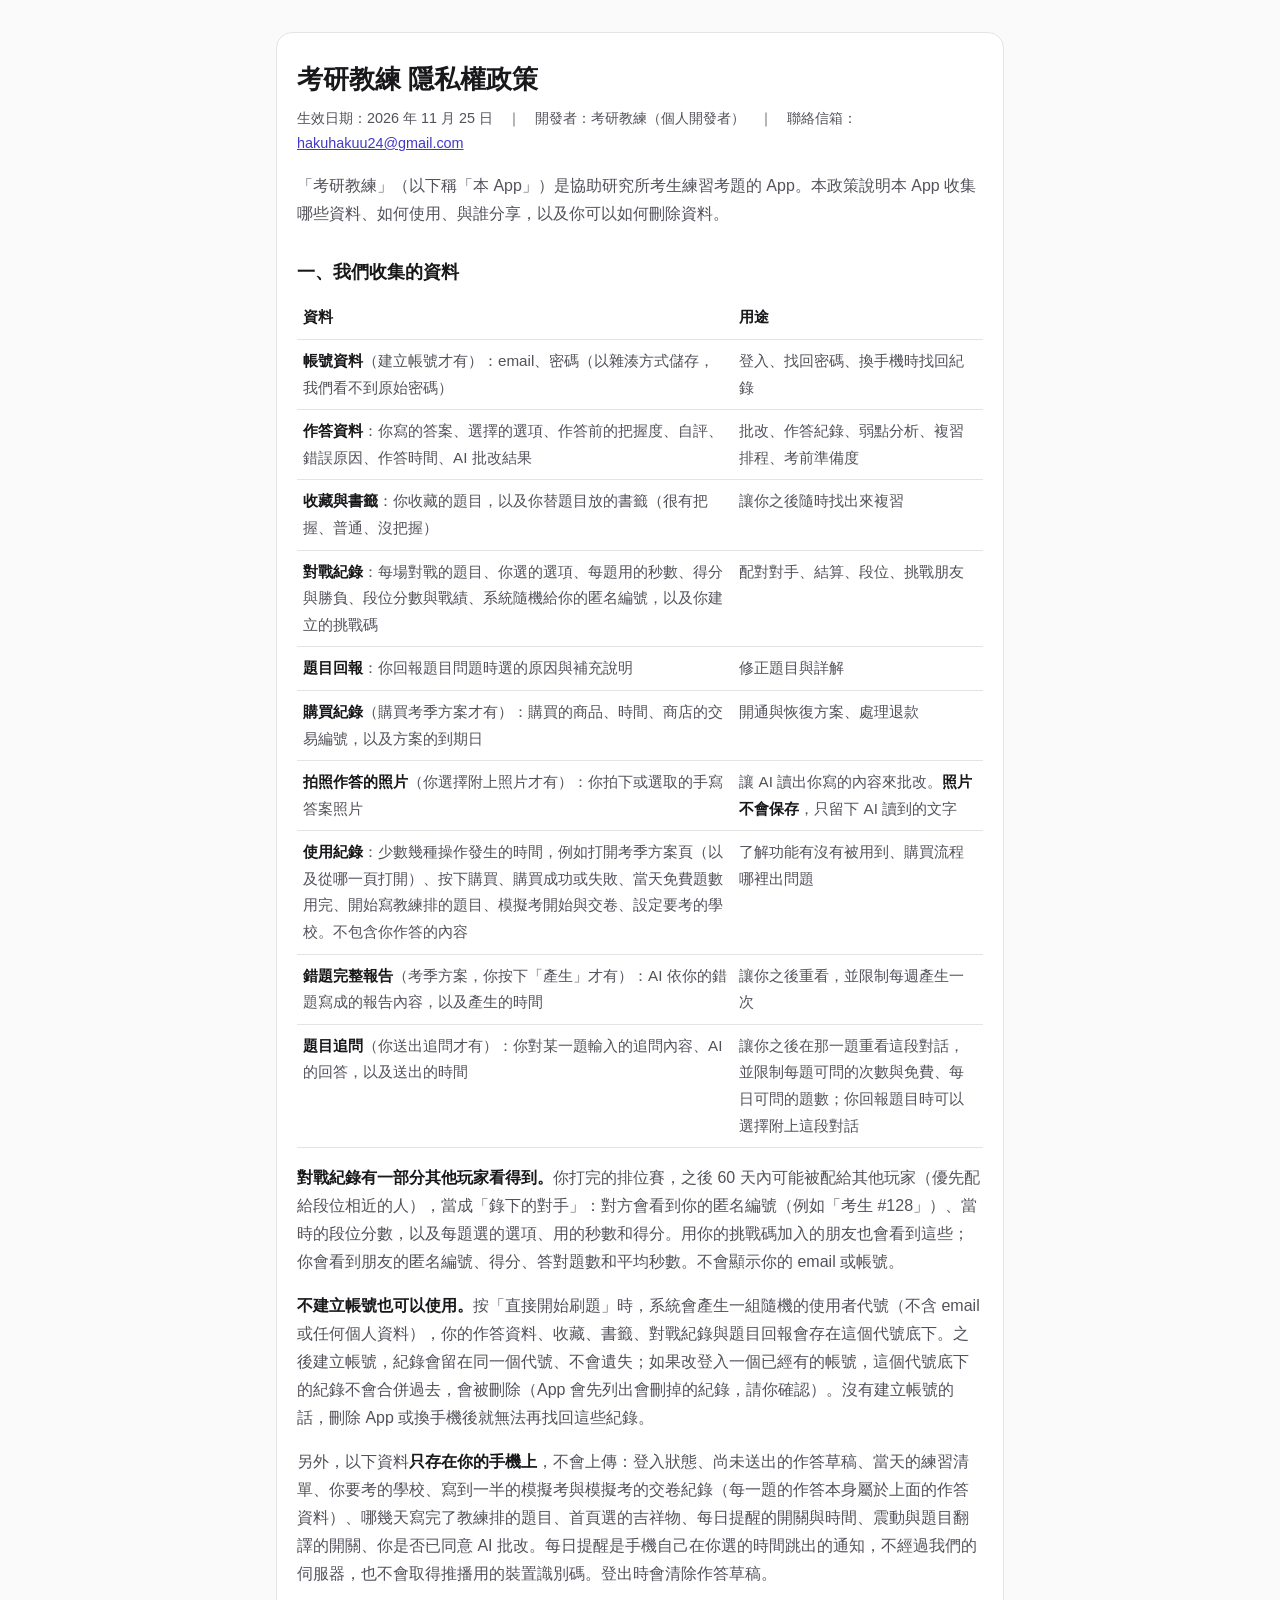
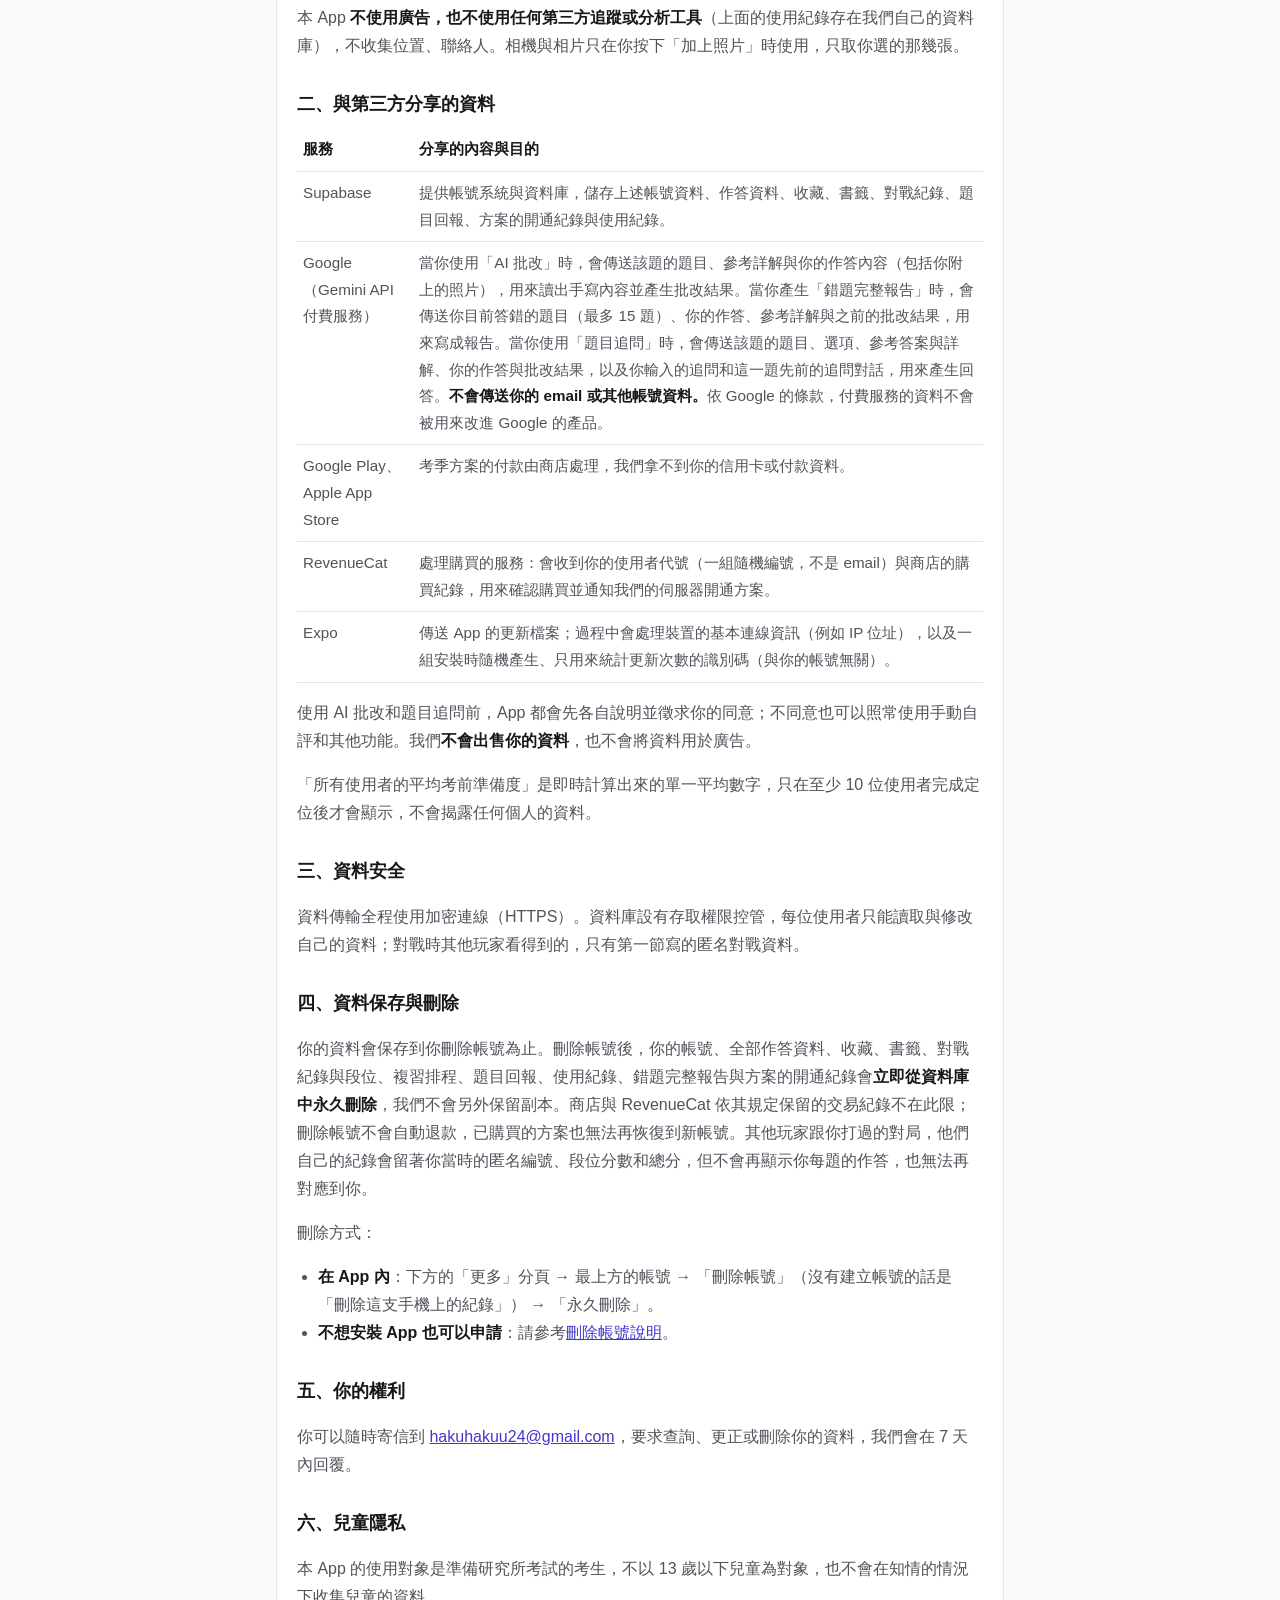
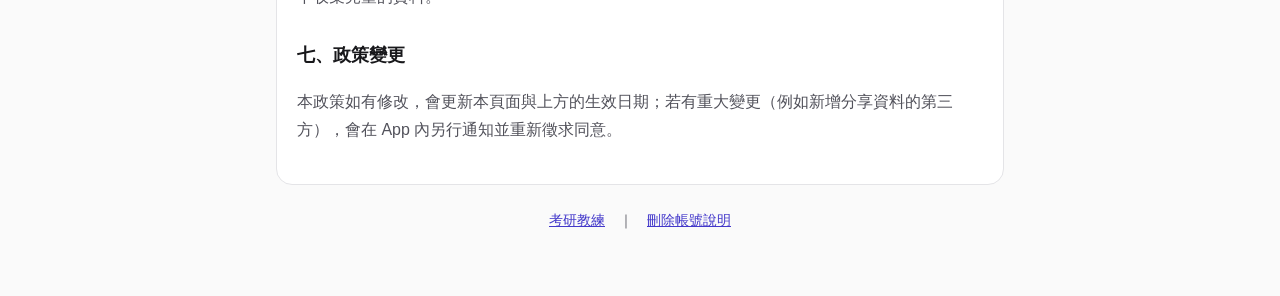
==== commit 8779dc54: "docs: privacy policy and account deletion page cover 題目追問 (what is sent to Gemini, the conversation " ====
--- a/privacy.html
+++ b/privacy.html
@@ -10,7 +10,7 @@
 <main>
   <div class="card">
     <h1>考研教練 隱私權政策</h1>
-    <p class="meta">生效日期：2026 年 11 月 12 日　｜　開發者：考研教練（個人開發者）　｜　聯絡信箱：<a href="mailto:hakuhakuu24@gmail.com">hakuhakuu24@gmail.com</a></p>
+    <p class="meta">生效日期：2026 年 11 月 25 日　｜　開發者：考研教練（個人開發者）　｜　聯絡信箱：<a href="mailto:hakuhakuu24@gmail.com">hakuhakuu24@gmail.com</a></p>
 
     <p>「考研教練」（以下稱「本 App」）是協助研究所考生練習考題的 App。本政策說明本 App 收集哪些資料、如何使用、與誰分享，以及你可以如何刪除資料。</p>
 
@@ -26,6 +26,7 @@
       <tr><td><strong>拍照作答的照片</strong>（你選擇附上照片才有）：你拍下或選取的手寫答案照片</td><td>讓 AI 讀出你寫的內容來批改。<strong>照片不會保存</strong>，只留下 AI 讀到的文字</td></tr>
       <tr><td><strong>使用紀錄</strong>：少數幾種操作發生的時間，例如打開考季方案頁（以及從哪一頁打開）、按下購買、購買成功或失敗、當天免費題數用完、開始寫教練排的題目、模擬考開始與交卷、設定要考的學校。不包含你作答的內容</td><td>了解功能有沒有被用到、購買流程哪裡出問題</td></tr>
       <tr><td><strong>錯題完整報告</strong>（考季方案，你按下「產生」才有）：AI 依你的錯題寫成的報告內容，以及產生的時間</td><td>讓你之後重看，並限制每週產生一次</td></tr>
+      <tr><td><strong>題目追問</strong>（你送出追問才有）：你對某一題輸入的追問內容、AI 的回答，以及送出的時間</td><td>讓你之後在那一題重看這段對話，並限制每題可問的次數與免費、每日可問的題數；你回報題目時可以選擇附上這段對話</td></tr>
     </table>
     <p><strong>對戰紀錄有一部分其他玩家看得到。</strong>你打完的排位賽，之後 60 天內可能被配給其他玩家（優先配給段位相近的人），當成「錄下的對手」：對方會看到你的匿名編號（例如「考生 #128」）、當時的段位分數，以及每題選的選項、用的秒數和得分。用你的挑戰碼加入的朋友也會看到這些；你會看到朋友的匿名編號、得分、答對題數和平均秒數。不會顯示你的 email 或帳號。</p>
     <p><strong>不建立帳號也可以使用。</strong>按「直接開始刷題」時，系統會產生一組隨機的使用者代號（不含 email 或任何個人資料），你的作答資料、收藏、書籤、對戰紀錄與題目回報會存在這個代號底下。之後建立帳號，紀錄會留在同一個代號、不會遺失；如果改登入一個已經有的帳號，這個代號底下的紀錄不會合併過去，會被刪除（App 會先列出會刪掉的紀錄，請你確認）。沒有建立帳號的話，刪除 App 或換手機後就無法再找回這些紀錄。</p>
@@ -36,12 +37,12 @@
     <table>
       <tr><th>服務</th><th>分享的內容與目的</th></tr>
       <tr><td>Supabase</td><td>提供帳號系統與資料庫，儲存上述帳號資料、作答資料、收藏、書籤、對戰紀錄、題目回報、方案的開通紀錄與使用紀錄。</td></tr>
-      <tr><td>Google（Gemini API 付費服務）</td><td>當你使用「AI 批改」時，會傳送該題的題目、參考詳解與你的作答內容（包括你附上的照片），用來讀出手寫內容並產生批改結果。當你產生「錯題完整報告」時，會傳送你目前答錯的題目（最多 15 題）、你的作答、參考詳解與之前的批改結果，用來寫成報告。<strong>不會傳送你的 email 或其他帳號資料。</strong>依 Google 的條款，付費服務的資料不會被用來改進 Google 的產品。</td></tr>
+      <tr><td>Google（Gemini API 付費服務）</td><td>當你使用「AI 批改」時，會傳送該題的題目、參考詳解與你的作答內容（包括你附上的照片），用來讀出手寫內容並產生批改結果。當你產生「錯題完整報告」時，會傳送你目前答錯的題目（最多 15 題）、你的作答、參考詳解與之前的批改結果，用來寫成報告。當你使用「題目追問」時，會傳送該題的題目、選項、參考答案與詳解、你的作答與批改結果，以及你輸入的追問和這一題先前的追問對話，用來產生回答。<strong>不會傳送你的 email 或其他帳號資料。</strong>依 Google 的條款，付費服務的資料不會被用來改進 Google 的產品。</td></tr>
       <tr><td>Google Play、Apple App Store</td><td>考季方案的付款由商店處理，我們拿不到你的信用卡或付款資料。</td></tr>
       <tr><td>RevenueCat</td><td>處理購買的服務：會收到你的使用者代號（一組隨機編號，不是 email）與商店的購買紀錄，用來確認購買並通知我們的伺服器開通方案。</td></tr>
       <tr><td>Expo</td><td>傳送 App 的更新檔案；過程中會處理裝置的基本連線資訊（例如 IP 位址），以及一組安裝時隨機產生、只用來統計更新次數的識別碼（與你的帳號無關）。</td></tr>
     </table>
-    <p>使用 AI 批改前，App 會先說明並徵求你的同意；不同意也可以照常使用手動自評。我們<strong>不會出售你的資料</strong>，也不會將資料用於廣告。</p>
+    <p>使用 AI 批改和題目追問前，App 都會先各自說明並徵求你的同意；不同意也可以照常使用手動自評和其他功能。我們<strong>不會出售你的資料</strong>，也不會將資料用於廣告。</p>
     <p>「所有使用者的平均考前準備度」是即時計算出來的單一平均數字，只在至少 10 位使用者完成定位後才會顯示，不會揭露任何個人的資料。</p>
 
     <h2>三、資料安全</h2>
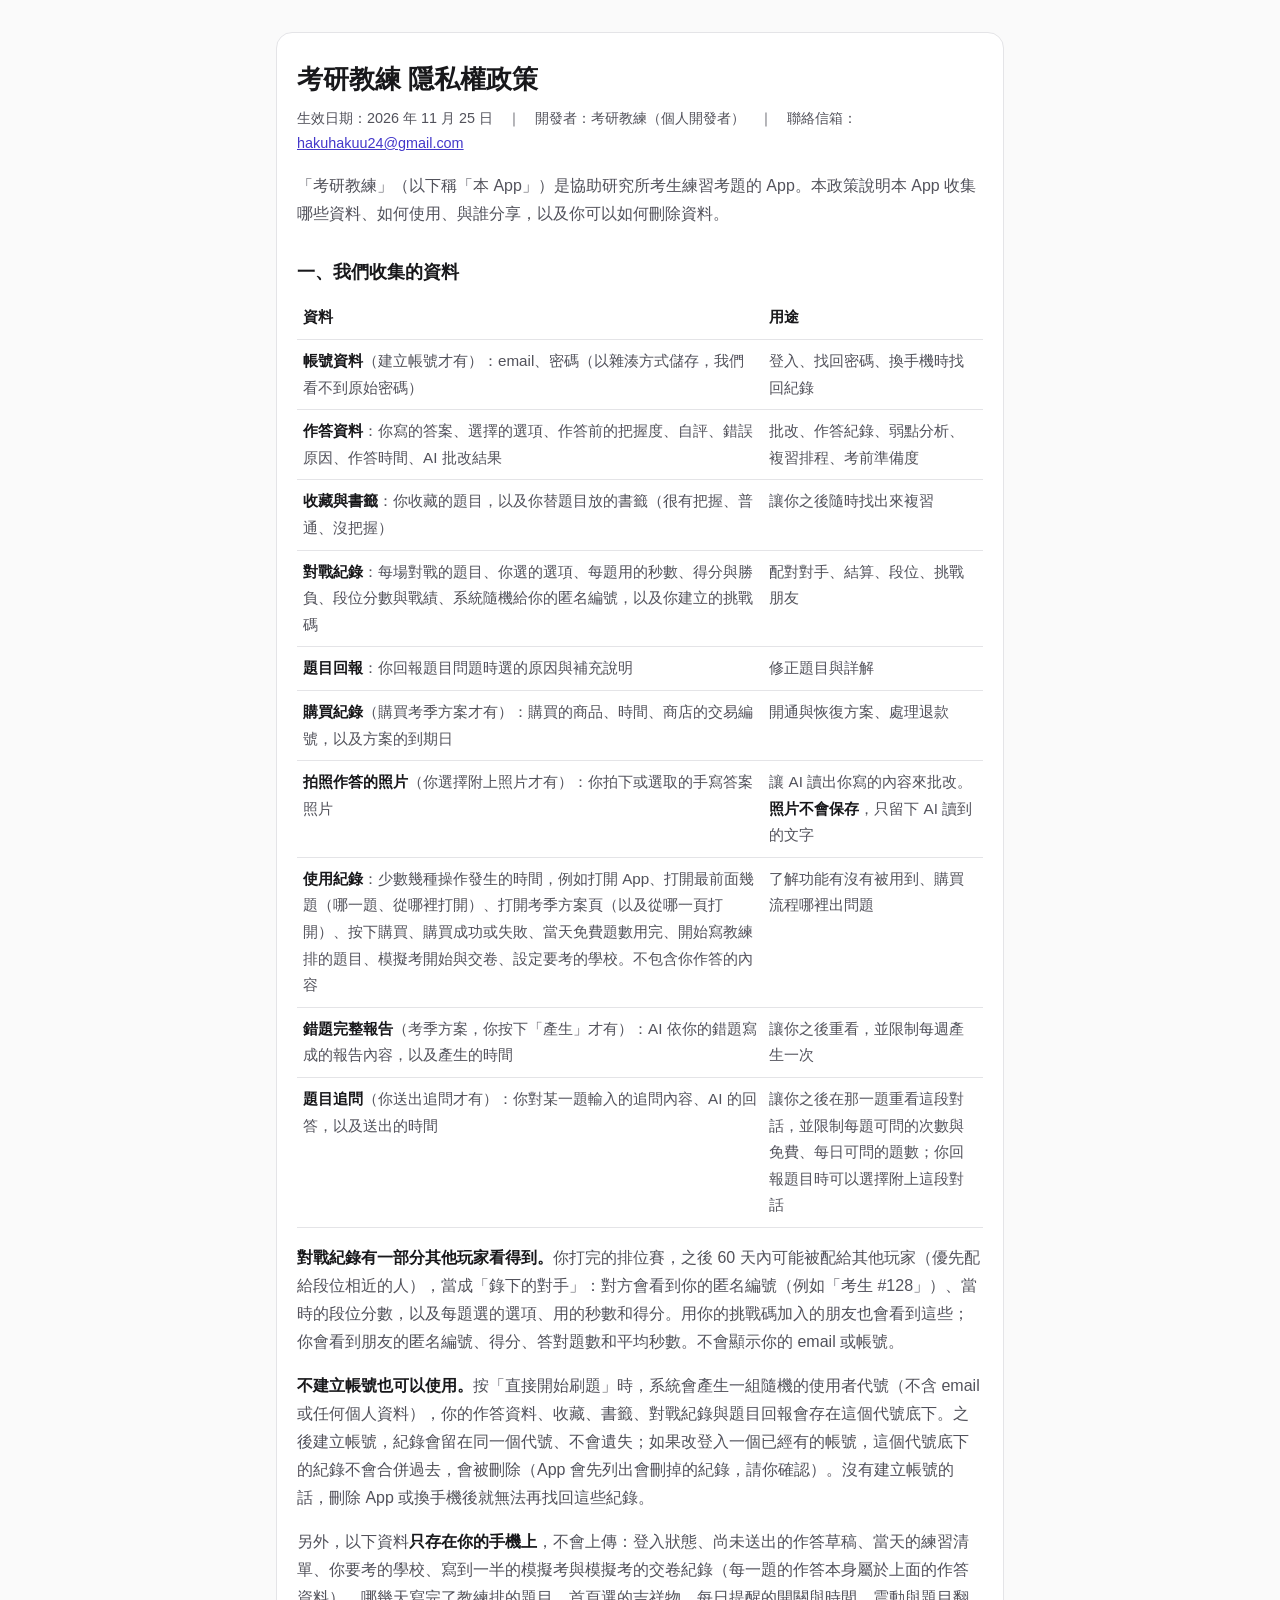
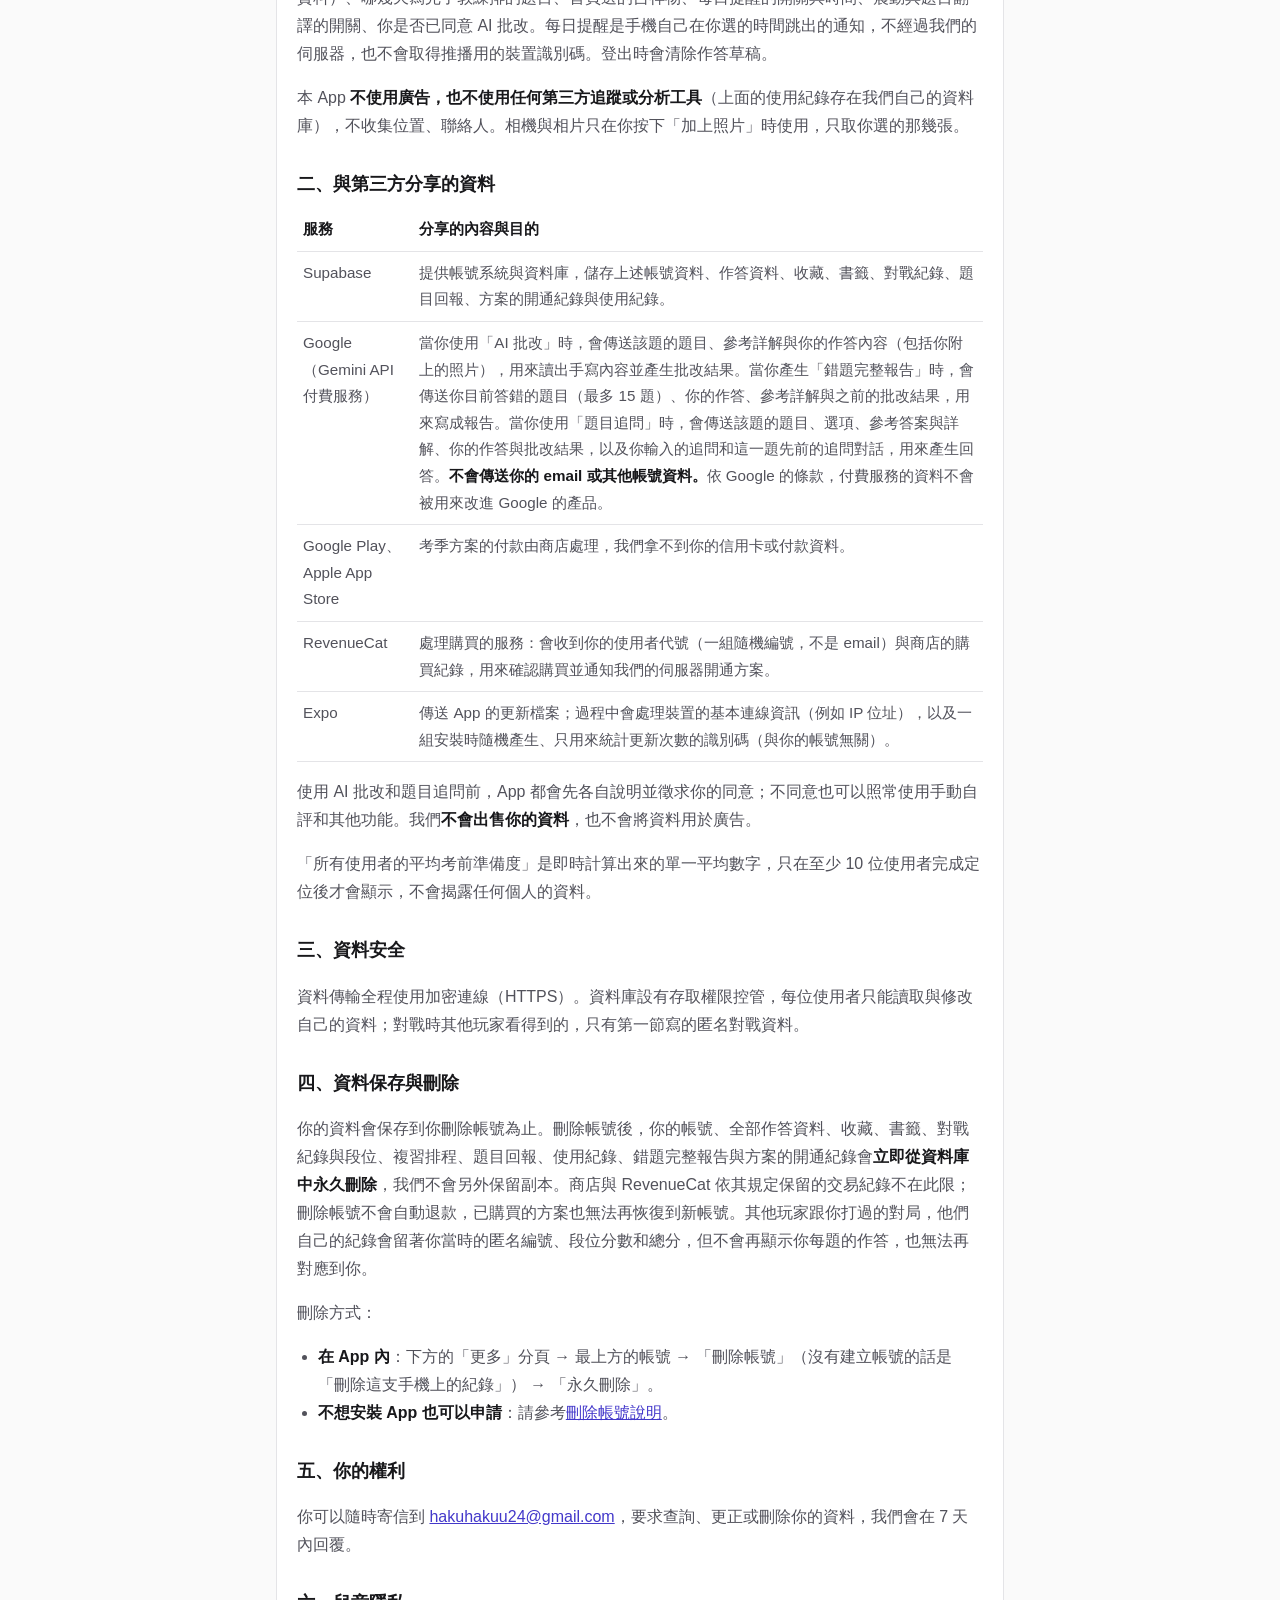
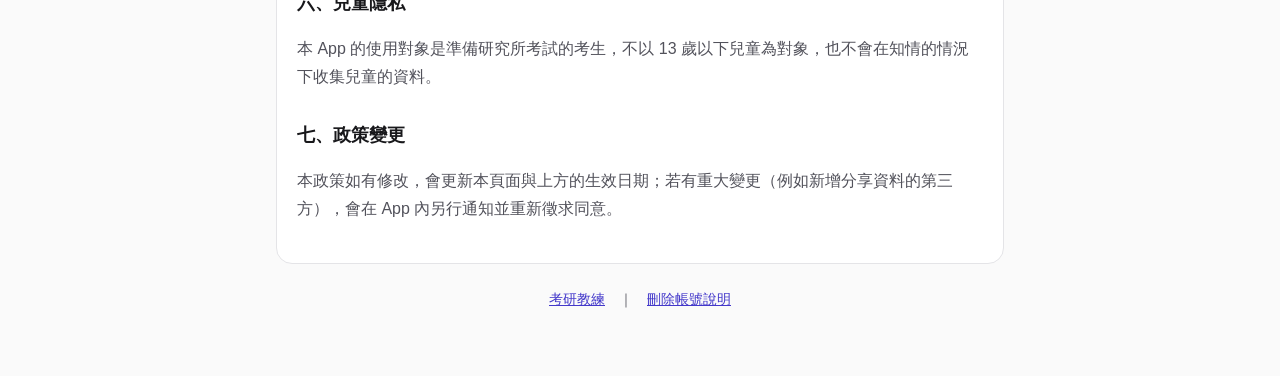
==== commit aabbfed3: "docs: privacy policy usage records include opening the app and the first few questions Co-Authored-B" ====
--- a/privacy.html
+++ b/privacy.html
@@ -24,7 +24,7 @@
       <tr><td><strong>題目回報</strong>：你回報題目問題時選的原因與補充說明</td><td>修正題目與詳解</td></tr>
       <tr><td><strong>購買紀錄</strong>（購買考季方案才有）：購買的商品、時間、商店的交易編號，以及方案的到期日</td><td>開通與恢復方案、處理退款</td></tr>
       <tr><td><strong>拍照作答的照片</strong>（你選擇附上照片才有）：你拍下或選取的手寫答案照片</td><td>讓 AI 讀出你寫的內容來批改。<strong>照片不會保存</strong>，只留下 AI 讀到的文字</td></tr>
-      <tr><td><strong>使用紀錄</strong>：少數幾種操作發生的時間，例如打開考季方案頁（以及從哪一頁打開）、按下購買、購買成功或失敗、當天免費題數用完、開始寫教練排的題目、模擬考開始與交卷、設定要考的學校。不包含你作答的內容</td><td>了解功能有沒有被用到、購買流程哪裡出問題</td></tr>
+      <tr><td><strong>使用紀錄</strong>：少數幾種操作發生的時間，例如打開 App、打開最前面幾題（哪一題、從哪裡打開）、打開考季方案頁（以及從哪一頁打開）、按下購買、購買成功或失敗、當天免費題數用完、開始寫教練排的題目、模擬考開始與交卷、設定要考的學校。不包含你作答的內容</td><td>了解功能有沒有被用到、購買流程哪裡出問題</td></tr>
       <tr><td><strong>錯題完整報告</strong>（考季方案，你按下「產生」才有）：AI 依你的錯題寫成的報告內容，以及產生的時間</td><td>讓你之後重看，並限制每週產生一次</td></tr>
       <tr><td><strong>題目追問</strong>（你送出追問才有）：你對某一題輸入的追問內容、AI 的回答，以及送出的時間</td><td>讓你之後在那一題重看這段對話，並限制每題可問的次數與免費、每日可問的題數；你回報題目時可以選擇附上這段對話</td></tr>
     </table>
